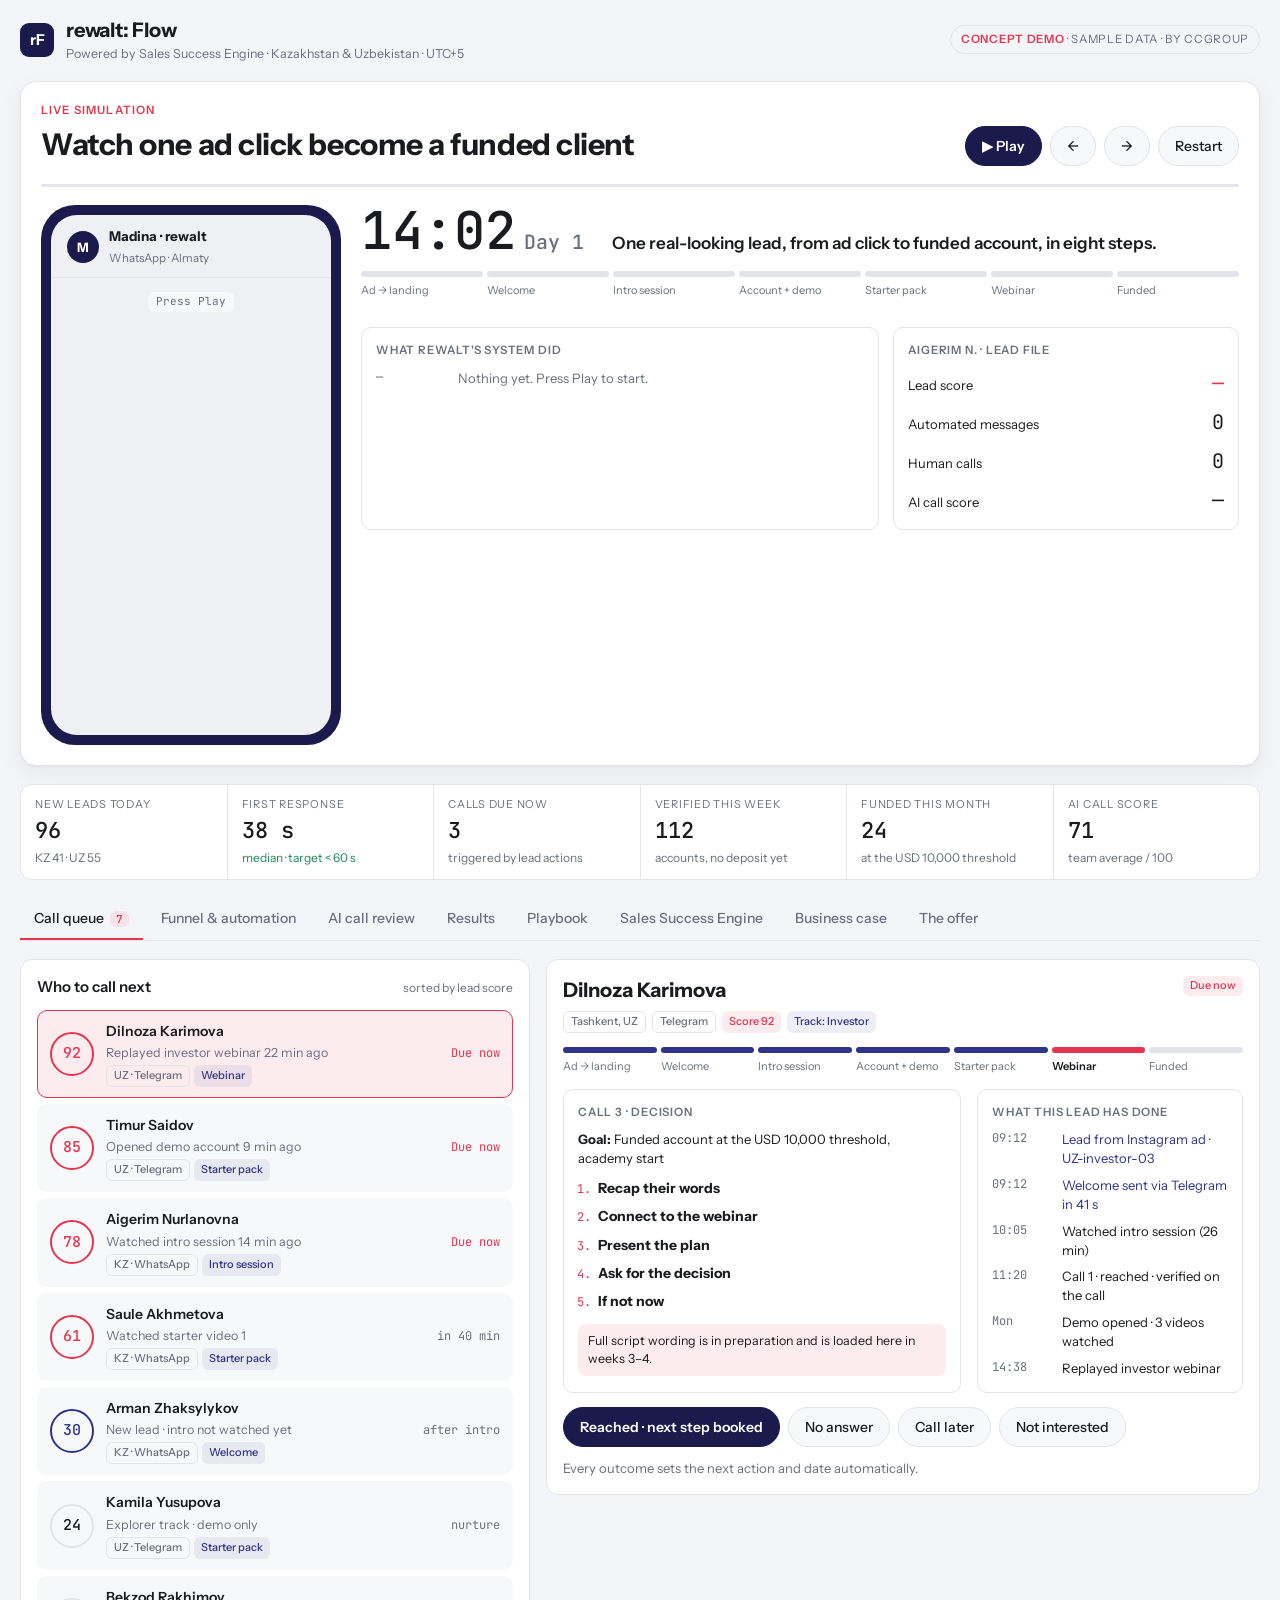
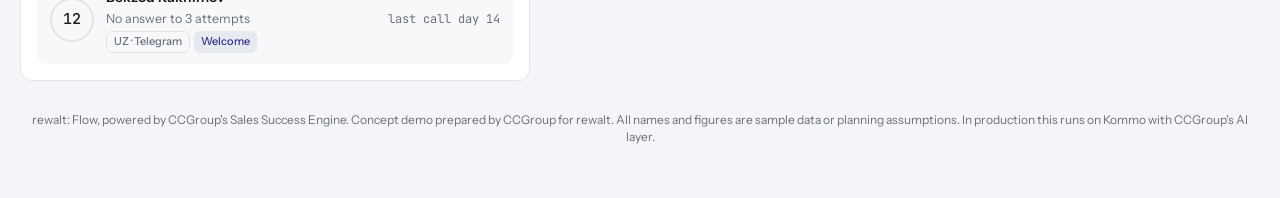
==== index.html @ 56afaeca "rewalt: Flow concept demo (noindex) Co-Authored-By: Claude Opus 5.5 <noreply@anthropic.com> Claude-S" ====
<!doctype html>
<html lang="en">
<head>
<meta charset="utf-8">
<meta name="viewport" content="width=device-width, initial-scale=1, viewport-fit=cover">
<meta name="robots" content="noindex, nofollow">
<style>html,body{margin:0}[hidden]{display:none!important}img{max-width:100%}</style>
<title>rewalt: Flow</title>
<meta name="claude:viewport-fit-sides" content="cover">
<link rel="preconnect" href="https://fonts.googleapis.com">
<link rel="stylesheet" href="https://fonts.googleapis.com/css2?family=Instrument+Sans:wght@400;500;600;700&family=JetBrains+Mono:wght@400;500&display=swap">
<style>
/* Layout: operator console in a light version of rewalt's palette (navy, coral, graphite on off-white). Hero = live simulation; tabs below. Single light theme so it looks the same on every presenting screen. */
:root {
  --bg: #F4F5F8; --panel: #FFFFFF; --panel-2: #F7F8FA; --line: #E2E4EA;
  --fg: #191B1F; --muted: #6A6F7E; --gold: #E5354E; --gold-ink: #FFFFFF;
  --blue: #2F3488; --good: #1E8A5A; --warn: #B7770B; --bad: #D23A4F;
  --gold-soft: rgba(229,53,78,.09); --blue-soft: rgba(47,52,136,.08);
  --navy: #1A1B4C;
  --phone: #EEF0F4; --bubble: #FFFFFF; --bubble-me: #E8E9F6;
  --f-ui: "Instrument Sans", "Inter", Arial, Helvetica, sans-serif;
  --f-num: "JetBrains Mono", ui-monospace, Menlo, monospace;
  color-scheme: light;
}

* { box-sizing: border-box }
body { background: var(--bg); color: var(--fg); font-family: var(--f-ui); font-size: 14px; line-height: 1.45;
  padding-left: max(16px, env(safe-area-inset-left, 0px)); padding-right: max(16px, env(safe-area-inset-right, 0px)); padding-block: 16px 40px }
.wrap { max-width: 1240px; margin: 0 auto; display: grid; gap: 18px }
.num { font-family: var(--f-num); font-variant-numeric: tabular-nums }
.muted { color: var(--muted) }
h1, h2, h3 { margin: 0; text-wrap: balance }
button, input { font: inherit; color: inherit }
button { cursor: pointer }
button:focus-visible, input:focus-visible, [tabindex]:focus-visible { outline: 2px solid var(--gold); outline-offset: 2px }

.top { display: flex; flex-wrap: wrap; gap: 12px 24px; align-items: center; justify-content: space-between }
.brand { display: flex; align-items: center; gap: 12px }
.mark { width: 34px; height: 34px; border-radius: 9px; background: var(--navy); color: #FFFFFF; display: grid; place-items: center; font-weight: 700; font-size: 15px }
.brand h1 { font-size: 20px; font-weight: 700; letter-spacing: -.01em }
.brand p { margin: 0; font-size: 12.5px; color: var(--muted) }
.demo-tag { font-size: 11.5px; letter-spacing: .06em; text-transform: uppercase; border: 1px solid var(--line); padding: 5px 10px; border-radius: 999px; color: var(--muted) }
.demo-tag b { color: var(--gold); font-weight: 600 }

/* ---------- SIMULATION ---------- */
.sim { background: var(--panel); border: 1px solid var(--line); box-shadow: 0 1px 2px rgba(25,27,31,.04), 0 8px 24px rgba(26,27,76,.06); border-radius: 16px; padding: 20px; display: grid; gap: 18px }
.sim-head { display: flex; flex-wrap: wrap; gap: 12px 20px; justify-content: space-between; align-items: flex-end }
.sim-head .eyebrow { font-size: 11.5px; letter-spacing: .1em; text-transform: uppercase; color: var(--gold); font-weight: 600 }
.sim-head h2 { font-size: clamp(22px, 3vw, 30px); font-weight: 700; letter-spacing: -.015em; margin-top: 4px }
.controls { display: flex; gap: 8px; flex-wrap: wrap }
.btn { border: 1px solid var(--line); background: var(--panel-2); border-radius: 999px; padding: 9px 16px; font-weight: 500 }
.btn:hover { border-color: var(--muted) }
.btn.primary { background: var(--navy); border-color: var(--navy); color: #FFFFFF; font-weight: 600 }
.btn[disabled] { opacity: .4; cursor: default }
.sim-body { display: grid; grid-template-columns: 300px minmax(0,1fr); gap: 20px; align-items: start }
@media (max-width: 860px) { .sim-body { grid-template-columns: 1fr } .phone { margin: 0 auto } }

.phone { width: 100%; max-width: 300px; border-radius: 34px; padding: 10px; background: var(--navy); }
.screen { background: var(--phone); border-radius: 26px; height: 520px; display: grid; grid-template-rows: auto 1fr; overflow: hidden }
.ph-bar { padding: 12px 16px 10px; display: flex; align-items: center; gap: 10px; border-bottom: 1px solid var(--line) }
.ph-av { width: 32px; height: 32px; border-radius: 50%; background: var(--navy); color: #FFFFFF; display: grid; place-items: center; font-weight: 700; font-size: 13px }
.ph-bar b { display: block; font-size: 13.5px }
.ph-bar small { color: var(--muted); font-size: 11.5px }
.ph-feed { overflow-y: auto; padding: 14px 12px; display: flex; flex-direction: column; gap: 10px; scroll-behavior: smooth }
.ph-day { align-self: center; font-size: 11px; color: var(--muted); font-family: var(--f-num); padding: 2px 8px; border-radius: 6px; background: var(--panel-2) }
.bub { max-width: 88%; background: var(--bubble); border-radius: 14px 14px 14px 4px; padding: 9px 11px; font-size: 13px; line-height: 1.4; animation: pop .35s ease-out both }
.bub.me { align-self: flex-end; background: var(--bubble-me); border-radius: 14px 14px 4px 14px }
.bub .meta { display: flex; justify-content: space-between; gap: 8px; font-size: 10.5px; color: var(--muted); margin-top: 4px; font-family: var(--f-num) }
.bub .src { font-size: 10.5px; text-transform: uppercase; letter-spacing: .08em; color: var(--blue); font-weight: 600; margin-bottom: 3px }
.bub.card { border: 1px solid var(--line) }
.bub.call { align-self: center; text-align: center; background: var(--gold-soft); border-radius: 12px; max-width: 100% }
.bub .vid { height: 64px; border-radius: 8px; margin: 4px 0 6px; background: linear-gradient(135deg, var(--blue-soft), var(--gold-soft)); display: grid; place-items: center; font-size: 20px; color: var(--fg) }
.field { display: flex; justify-content: space-between; border-bottom: 1px solid var(--line); padding: 4px 0; font-size: 12px }
@keyframes pop { from { opacity: 0; transform: translateY(8px) scale(.98) } to { opacity: 1; transform: none } }

.con { display: grid; gap: 14px; min-width: 0 }
.clockrow { display: flex; flex-wrap: wrap; gap: 14px 28px; align-items: baseline }
.clock { font-family: var(--f-num); font-size: clamp(34px, 5vw, 52px); line-height: 1; font-weight: 500 }
.clock small { font-size: .38em; color: var(--muted); margin-left: 8px }
.caption { font-size: 17px; font-weight: 600; max-width: 52ch }
.journey { display: grid; grid-template-columns: repeat(7, minmax(0,1fr)); gap: 4px }
.step { display: grid; gap: 6px; font-size: 11px; color: var(--muted); min-width: 0 }
.step .bar { height: 6px; border-radius: 3px; background: var(--line); transition: background .4s }
.step.done .bar { background: var(--blue) }
.step.now .bar { background: var(--gold) }
.step.now { color: var(--fg); font-weight: 600 }
.step span { overflow: hidden; text-overflow: ellipsis; white-space: nowrap }
@media (max-width: 560px) { .step span { display: none } .step.now span { display: block; white-space: normal } }
.alert { display: flex; gap: 12px; align-items: center; border: 1px solid var(--gold); background: var(--gold-soft); border-radius: 10px; padding: 10px 14px; font-weight: 600; animation: pulse 1.6s ease-in-out 2 }
.alert .dot { width: 10px; height: 10px; border-radius: 50%; background: var(--gold); flex: none }
.alert small { display: block; font-weight: 400; color: var(--muted); font-size: 12.5px }
@keyframes pulse { 50% { box-shadow: 0 0 0 6px var(--gold-soft) } }
.con-grid { display: grid; grid-template-columns: minmax(0, 3fr) minmax(0, 2fr); gap: 14px }
@media (max-width: 640px) { .con-grid { grid-template-columns: 1fr } }
.box { border: 1px solid var(--line); border-radius: 10px; padding: 14px; min-width: 0 }
.box h4 { margin: 0 0 10px; font-size: 11.5px; letter-spacing: .07em; text-transform: uppercase; color: var(--muted); font-weight: 600 }
.log { list-style: none; margin: 0; padding: 0; display: grid; gap: 8px; font-size: 13px; max-height: 210px; overflow-y: auto }
.log li { display: grid; grid-template-columns: 74px minmax(0,1fr); gap: 8px; animation: pop .35s ease-out both }
.log time { font-family: var(--f-num); font-size: 12px; color: var(--muted) }
.log .sys { color: var(--blue) }
.log .hum { color: var(--gold) }
.stat { display: grid; gap: 10px }
.stat div { display: flex; justify-content: space-between; align-items: baseline; gap: 8px; font-size: 13px }
.stat .v { font-family: var(--f-num); font-size: 20px }
.stat .v.gold { color: var(--gold) }
.summary { border-radius: 12px; padding: 18px; background: var(--gold-soft); border: 1px solid var(--gold); display: grid; gap: 10px }
.summary h3 { font-size: 22px }
.summary .facts { display: flex; flex-wrap: wrap; gap: 8px 24px }
.summary .facts b { font-family: var(--f-num); font-size: 26px; display: block; color: var(--gold); font-weight: 500 }
.progress { height: 3px; background: var(--line); border-radius: 2px; overflow: hidden }
.progress i { display: block; height: 100%; width: 0; background: var(--gold); transition: width .4s }

/* ---------- KPIs + tabs ---------- */
.kpis { display: grid; grid-template-columns: repeat(6, minmax(0,1fr)); gap: 1px; background: var(--line); border: 1px solid var(--line); border-radius: 12px; overflow: hidden }
.kpi { background: var(--panel); padding: 12px 14px; display: grid; gap: 2px; min-width: 0 }
.kpi .lbl { font-size: 11px; text-transform: uppercase; letter-spacing: .07em; color: var(--muted) }
.kpi .val { font-family: var(--f-num); font-size: 22px; font-weight: 500 }
.kpi .sub { font-size: 12px; color: var(--muted) }
.kpi .sub.good { color: var(--good) }
@media (max-width: 900px) { .kpis { grid-template-columns: repeat(3, minmax(0,1fr)) } }
@media (max-width: 480px) { .kpis { grid-template-columns: repeat(2, minmax(0,1fr)) } }
.tabs { display: flex; gap: 4px; border-bottom: 1px solid var(--line); overflow-x: auto }
.tab { background: none; border: 0; padding: 10px 14px; color: var(--muted); border-bottom: 2px solid transparent; white-space: nowrap; font-weight: 500 }
.tab[aria-selected="true"] { color: var(--fg); border-bottom-color: var(--gold) }
.tab .count { font-family: var(--f-num); font-size: 11px; background: var(--gold-soft); color: var(--gold); padding: 1px 6px; border-radius: 6px; margin-left: 6px }
.panel { background: var(--panel); border: 1px solid var(--line); border-radius: 12px; padding: 16px; min-width: 0 }
.panel h2 { font-size: 15px; font-weight: 600; margin-bottom: 12px; display: flex; justify-content: space-between; gap: 8px; align-items: baseline; flex-wrap: wrap }
.panel h2 small { font-weight: 400; font-size: 12px; color: var(--muted) }

.split { display: grid; grid-template-columns: minmax(0, 5fr) minmax(0, 7fr); gap: 16px; align-items: start }
@media (max-width: 960px) { .split { grid-template-columns: 1fr } }
.queue { display: grid; gap: 6px }
.lead { display: grid; grid-template-columns: 44px minmax(0,1fr) auto; gap: 12px; align-items: center; padding: 10px 12px; border-radius: 10px; border: 1px solid transparent; background: var(--panel-2); text-align: left; width: 100% }
.lead:hover { border-color: var(--line) }
.lead[aria-current="true"] { border-color: var(--gold); background: var(--gold-soft) }
.score { font-family: var(--f-num); font-size: 15px; font-weight: 500; width: 44px; height: 44px; border-radius: 50%; display: grid; place-items: center; border: 2px solid var(--line) }
.score.hot { border-color: var(--gold); color: var(--gold) }
.score.warm { border-color: var(--blue); color: var(--blue) }
.lead .name { font-weight: 600; white-space: nowrap; overflow: hidden; text-overflow: ellipsis }
.lead .why { font-size: 12.5px; color: var(--muted); white-space: nowrap; overflow: hidden; text-overflow: ellipsis }
.due { font-family: var(--f-num); font-size: 12px; text-align: right; white-space: nowrap }
.due.now { color: var(--gold) }
.chip { display: inline-flex; align-items: center; gap: 4px; font-size: 11px; padding: 2px 7px; border-radius: 6px; background: var(--blue-soft); color: var(--blue); font-weight: 500; white-space: nowrap }
.chip.gold { background: var(--gold-soft); color: var(--gold) }
.chip.plain { background: transparent; border: 1px solid var(--line); color: var(--muted) }
.ws-head { display: flex; flex-wrap: wrap; gap: 8px 16px; justify-content: space-between; align-items: flex-start; margin-bottom: 14px }
.ws-head h3 { font-size: 20px; font-weight: 700 }
.ws-head .meta { display: flex; flex-wrap: wrap; gap: 6px; margin-top: 6px }
.ws-grid { display: grid; grid-template-columns: minmax(0, 3fr) minmax(0, 2fr); gap: 16px; margin-top: 14px }
@media (max-width: 640px) { .ws-grid { grid-template-columns: 1fr } }
.script ol { margin: 0; padding-left: 20px; display: grid; gap: 8px }
.script li::marker { color: var(--gold); font-family: var(--f-num); font-size: 12px }
.script .say { display: block; color: var(--muted); font-size: 13px }
.rule { margin-top: 12px; padding: 8px 10px; border-radius: 8px; background: var(--gold-soft); font-size: 12.5px }
.feed { list-style: none; margin: 0; padding: 0; display: grid; gap: 8px; font-size: 13px }
.feed li { display: grid; grid-template-columns: 62px minmax(0,1fr); gap: 8px }
.feed time { font-family: var(--f-num); font-size: 12px; color: var(--muted) }
.feed .sys { color: var(--blue) }
.actions { display: flex; flex-wrap: wrap; gap: 8px; margin-top: 14px }
.next { margin-top: 12px; font-size: 13px }

.ov { display: grid; grid-template-columns: minmax(0, 3fr) minmax(0, 2fr); gap: 16px }
@media (max-width: 900px) { .ov { grid-template-columns: 1fr } }
.funnel { display: grid; gap: 10px }
.frow { display: grid; grid-template-columns: minmax(120px, 210px) minmax(0,1fr) 64px; gap: 12px; align-items: center; font-size: 13px }
.ftrack { height: 22px; background: var(--panel-2); border-radius: 5px; overflow: hidden }
.ffill { display: block; height: 100%; background: var(--blue); opacity: .85; border-radius: 5px }
.frow:last-child .ffill { background: var(--gold); opacity: 1 }
.frow .n { text-align: right }
.frow .drop { grid-column: 2 / 4; font-size: 11.5px; color: var(--muted); margin-top: -6px }
@media (max-width: 520px) { .frow { grid-template-columns: 1fr 56px } .ftrack { grid-column: 1 / 3; grid-row: 2 } .frow .drop { grid-column: 1 / 3 } }
.rules { list-style: none; margin: 0; padding: 0; display: grid; gap: 1px; background: var(--line); border-radius: 10px; overflow: hidden }
.rules li { background: var(--panel); padding: 10px 12px; display: grid; grid-template-columns: minmax(0,1fr) auto; gap: 4px 12px; font-size: 13px }
.rules .then { color: var(--muted); font-size: 12.5px; grid-column: 1 }
.rules .fired { font-family: var(--f-num); font-size: 12px; color: var(--good); grid-row: 1 / 3; grid-column: 2; align-self: center; text-align: right }

.review { display: grid; grid-template-columns: minmax(0, 2fr) minmax(0, 3fr); gap: 16px }
@media (max-width: 860px) { .review { grid-template-columns: 1fr } }
.big { font-family: var(--f-num); font-size: 56px; line-height: 1; color: var(--gold) }
.big small { font-size: 18px; color: var(--muted) }
.crit { display: grid; gap: 10px; margin-top: 4px }
.crit .row { display: grid; grid-template-columns: minmax(0,1fr) 46px; gap: 4px 10px; font-size: 13px }
.crit .mtr { grid-column: 1 / 3; height: 6px; background: var(--panel-2); border-radius: 3px; overflow: hidden }
.crit .mtr i { display: block; height: 100%; background: var(--blue) }
.crit .row.low .mtr i { background: var(--warn) }
.checks { list-style: none; margin: 0; padding: 0; display: grid; gap: 8px; font-size: 13px }
.checks li { display: flex; gap: 8px }
.ok { color: var(--good); font-weight: 700 } .no { color: var(--bad); font-weight: 700 }
.fixes { margin: 0; padding-left: 20px; display: grid; gap: 10px; font-size: 13.5px }
.fixes q { color: var(--muted); display: block; font-size: 13px; margin-top: 2px }
.transcript { font-size: 13px; display: grid; gap: 8px; max-height: 260px; overflow-y: auto; padding-right: 4px }
.transcript p { margin: 0 }
.transcript .who { font-family: var(--f-num); font-size: 11px; color: var(--muted); margin-right: 6px }
.transcript mark { background: var(--gold-soft); color: inherit; border-radius: 3px; padding: 0 2px }

/* business case */
.bc { display: grid; grid-template-columns: minmax(0, 1fr) minmax(0, 1fr); gap: 16px }
@media (max-width: 860px) { .bc { grid-template-columns: 1fr } }
.in { display: grid; gap: 18px }
.in label { display: grid; gap: 6px; font-size: 13px }
.in .lr { display: flex; justify-content: space-between; gap: 8px }
.in output { font-family: var(--f-num); color: var(--gold) }
input[type=range] { width: 100%; accent-color: var(--gold) }
.out { display: grid; gap: 14px; align-content: start }
.out .hero-n { font-family: var(--f-num); font-size: clamp(40px, 6vw, 64px); line-height: 1; color: var(--gold) }
.out .row2 { display: grid; grid-template-columns: repeat(2, minmax(0,1fr)); gap: 12px }
.out .cell { border: 1px solid var(--line); border-radius: 10px; padding: 12px }
.out .cell b { display: block; font-family: var(--f-num); font-size: 22px; font-weight: 500 }
.out .cell span { font-size: 12px; color: var(--muted) }
.fine { font-size: 12px; color: var(--muted) }

/* offer */
.offer { display: grid; grid-template-columns: minmax(0, 3fr) minmax(0, 2fr); gap: 16px }
@media (max-width: 900px) { .offer { grid-template-columns: 1fr } }
.weeks { display: grid; grid-template-columns: repeat(8, minmax(0,1fr)); gap: 6px }
@media (max-width: 640px) { .weeks { grid-template-columns: repeat(4, minmax(0,1fr)) } }
.wk { border: 1px solid var(--line); border-radius: 8px; padding: 10px 8px; display: grid; gap: 4px; min-width: 0 }
.wk b { font-family: var(--f-num); font-size: 11px; color: var(--muted); font-weight: 400 }
.wk span { font-size: 12.5px; font-weight: 600; line-height: 1.25 }
.wk.live { border-color: var(--gold); background: var(--gold-soft) }
.price { font-family: var(--f-num); font-size: 44px; line-height: 1 }
.price small { font-size: 15px; color: var(--muted) }
.bon { list-style: none; margin: 0; padding: 0; display: grid; gap: 8px; font-size: 13px }
.bon li { display: flex; justify-content: space-between; gap: 12px; border-bottom: 1px solid var(--line); padding-bottom: 8px }
.bon .num { color: var(--gold); white-space: nowrap }
.gets { margin: 0; padding-left: 18px; display: grid; gap: 6px; font-size: 13.5px }

/* results */
.res { display: grid; grid-template-columns: minmax(0, 1fr) minmax(0, 1fr); gap: 16px }
@media (max-width: 900px) { .res { grid-template-columns: 1fr } }
.res .wide { grid-column: 1 / -1 }
.tbl-wrap { overflow-x: auto }
.tbl { width: 100%; border-collapse: collapse; font-size: 13px }
.tbl th { text-align: left; font-weight: 500; font-size: 11.5px; letter-spacing: .05em; text-transform: uppercase; color: var(--muted); padding: 0 10px 8px 0; border-bottom: 1px solid var(--line); white-space: nowrap }
.tbl td { padding: 9px 10px 9px 0; border-bottom: 1px solid var(--line); vertical-align: middle }
.tbl tr:last-child td { border-bottom: 0 }
.tbl .r { text-align: right; font-family: var(--f-num); font-variant-numeric: tabular-nums; white-space: nowrap }
.tbl th.r { font-family: var(--f-ui) }
.pill { display: inline-block; font-size: 11px; font-weight: 600; padding: 2px 8px; border-radius: 999px; white-space: nowrap }
.pill.on { color: var(--good); background: color-mix(in srgb, var(--good) 14%, transparent) }
.pill.watch { color: var(--warn); background: color-mix(in srgb, var(--warn) 16%, transparent) }
.pill.off { color: var(--bad); background: color-mix(in srgb, var(--bad) 14%, transparent) }
.chart svg { width: 100%; height: auto; display: block }
.chart text { font-family: var(--f-num); font-size: 11px; fill: var(--muted) }
.chart .lab { fill: var(--fg); font-size: 12px }
.gates { display: grid; grid-template-columns: repeat(8, minmax(0,1fr)); gap: 6px }
@media (max-width: 640px) { .gates { grid-template-columns: repeat(2, minmax(0,1fr)) } }
.gate { border: 1px solid var(--line); border-radius: 8px; padding: 10px 8px; display: grid; gap: 4px; font-size: 12px; min-width: 0 }
.gate b { font-family: var(--f-num); font-size: 11px; font-weight: 400; color: var(--muted); display: flex; justify-content: space-between }
.gate.done { border-color: color-mix(in srgb, var(--good) 50%, var(--line)) }
.gate.done b i { color: var(--good); font-style: normal }
.gate.now { border-color: var(--gold); background: var(--gold-soft) }

/* engine */
.eng-hero { display: grid; grid-template-columns: minmax(0, 3fr) minmax(0, 2fr); gap: 20px; align-items: center }
@media (max-width: 860px) { .eng-hero { grid-template-columns: 1fr } }
.eng-hero h3 { font-size: clamp(20px, 2.6vw, 26px); letter-spacing: -.01em }
.eng-line { display: grid; gap: 6px; font-size: 14px }
.eng-line div { display: grid; grid-template-columns: 110px minmax(0,1fr); gap: 10px; padding: 8px 0; border-bottom: 1px solid var(--line) }
.eng-line div:last-child { border-bottom: 0; color: var(--fg); font-weight: 600 }
.eng-line b { font-weight: 500; color: var(--muted) }
.eng-line div:last-child b { color: var(--gold) }
.brains { display: grid; grid-template-columns: repeat(2, minmax(0,1fr)); gap: 16px }
@media (max-width: 700px) { .brains { grid-template-columns: 1fr } }
.brain h4 { margin: 0 0 4px; font-size: 16px; text-transform: none; letter-spacing: 0; color: var(--fg) }
.brain p { margin: 0 0 10px; font-size: 13px; color: var(--muted) }
.brain ul { margin: 0; padding-left: 18px; display: grid; gap: 5px; font-size: 13.5px }
.eng-three { display: grid; grid-template-columns: repeat(3, minmax(0,1fr)); gap: 16px }
@media (max-width: 900px) { .eng-three { grid-template-columns: 1fr } }
.chatq { align-self: flex-end; max-width: 92%; background: var(--bubble-me); border-radius: 12px 12px 4px 12px; padding: 9px 11px; font-size: 13px }
.chata { max-width: 96%; background: var(--panel-2); border: 1px solid var(--line); border-radius: 12px 12px 12px 4px; padding: 9px 11px; font-size: 13px; display: grid; gap: 6px }
.chata .srcs { display: flex; gap: 6px; flex-wrap: wrap }
.chatbox { display: flex; flex-direction: column; gap: 8px }
.rp { display: grid; gap: 8px; font-size: 13px }
.rp .who { display: flex; gap: 10px; align-items: center }
.rp .who .ph-av { width: 36px; height: 36px }
.mgr { list-style: none; margin: 0; padding: 0; display: grid; gap: 8px; font-size: 13px }
.mgr li { display: grid; grid-template-columns: minmax(0,1fr) auto; gap: 8px; align-items: center }
.bonus-strip { display: flex; flex-wrap: wrap; gap: 10px 20px; align-items: center; justify-content: space-between; border: 1px solid var(--gold); background: var(--gold-soft); border-radius: 12px; padding: 14px 16px }

/* playbook */
.pb { display: grid; grid-template-columns: minmax(0, 2fr) minmax(0, 3fr); gap: 16px; align-items: start }
@media (max-width: 900px) { .pb { grid-template-columns: 1fr } }
.pb-list { display: grid; gap: 16px }
.pb-group h4 { margin: 0 0 8px; font-size: 11.5px; letter-spacing: .07em; text-transform: uppercase; color: var(--muted); font-weight: 600; display: flex; justify-content: space-between }
.pb-items { display: grid; gap: 4px }
.pb-item { display: grid; grid-template-columns: 26px minmax(0,1fr) auto; gap: 8px; align-items: center; text-align: left; width: 100%; padding: 8px 10px; border-radius: 8px; border: 1px solid transparent; background: var(--panel-2); font-size: 13px }
.pb-item .n { font-family: var(--f-num); font-size: 11.5px; color: var(--muted) }
.pb-item .t { white-space: nowrap; overflow: hidden; text-overflow: ellipsis }
.pb-item .tag { font-size: 11px; color: var(--muted); white-space: nowrap }
.pb-item.open .tag { color: var(--gold) }
.pb-item.locked { opacity: .62; cursor: default; background: transparent; border-color: var(--line) }
.pb-item[aria-current="true"] { border-color: var(--gold); background: var(--gold-soft) }
.pb-doc { display: grid; gap: 12px; font-size: 14px }
.pb-doc .kind { font-size: 11.5px; letter-spacing: .08em; text-transform: uppercase; color: var(--gold); font-weight: 600 }
.pb-doc h3 { font-size: 20px }
.pb-doc .when { font-size: 12.5px; color: var(--muted) }
.pb-doc ol { margin: 0; padding-left: 22px; display: grid; gap: 10px }
.pb-doc ol li::marker { color: var(--gold); font-family: var(--f-num); font-size: 12px }
.pb-doc .say { display: block; color: var(--muted); margin-top: 2px }
.mail { border: 1px solid var(--line); border-radius: 10px; overflow: hidden }
.mail .hd { padding: 10px 14px; border-bottom: 1px solid var(--line); background: var(--panel-2); font-size: 13px; display: grid; gap: 2px }
.mail .bd { padding: 14px; display: grid; gap: 10px; font-size: 14px; line-height: 1.55 }
.mail .bd p { margin: 0 }
.mail .ft { padding: 10px 14px; border-top: 1px solid var(--line); font-size: 11px; color: var(--muted) }
.var { font-family: var(--f-num); font-size: .86em; color: var(--blue) }
.lockbox { border: 1px dashed var(--line); border-radius: 10px; padding: 14px; font-size: 13px; color: var(--muted) }
.lockbox b { color: var(--fg) }

.toast { position: fixed; left: 50%; bottom: calc(20px + env(safe-area-inset-bottom, 0px)); transform: translateX(-50%); background: var(--fg); color: var(--bg); padding: 10px 16px; border-radius: 10px; font-size: 13px; font-weight: 500; opacity: 0; transition: opacity .2s; pointer-events: none }
.toast.on { opacity: 1 }
.foot { font-size: 12px; color: var(--muted); text-align: center }
@media (prefers-reduced-motion: reduce) { *, *::before, *::after { animation: none !important; transition: none !important } .ph-feed { scroll-behavior: auto } }
</style>
</head>
<body>


<div class="wrap">
  <header class="top">
    <div class="brand">
      <div class="mark" aria-hidden="true">rF</div>
      <div>
        <h1>rewalt: Flow</h1>
        <p>Powered by Sales Success Engine · Kazakhstan &amp; Uzbekistan · UTC+5</p>
      </div>
    </div>
    <span class="demo-tag"><b>Concept demo</b> · sample data · by CCGroup</span>
  </header>

  <!-- ===== SIMULATION ===== -->
  <section class="sim" aria-labelledby="sim-title">
    <div class="sim-head">
      <div>
        <div class="eyebrow">Live simulation</div>
        <h2 id="sim-title">Watch one ad click become a funded client</h2>
      </div>
      <div class="controls">
        <button class="btn primary" id="play">▶ Play</button>
        <button class="btn" id="back" aria-label="Previous step">←</button>
        <button class="btn" id="fwd" aria-label="Next step">→</button>
        <button class="btn" id="restart">Restart</button>
      </div>
    </div>
    <div class="progress" aria-hidden="true"><i id="prog"></i></div>
    <div class="sim-body">
      <div class="phone" aria-label="The lead's phone">
        <div class="screen">
          <div class="ph-bar"><div class="ph-av">M</div><div><b>Madina · rewalt</b><small>WhatsApp · Almaty</small></div></div>
          <div class="ph-feed" id="phfeed" aria-live="polite"></div>
        </div>
      </div>
      <div class="con">
        <div class="clockrow">
          <div class="clock" id="clock">14:02<small id="day">Day 1</small></div>
          <div class="caption" id="caption"></div>
        </div>
        <div class="journey" id="sjourney"></div>
        <div id="salert"></div>
        <div class="con-grid">
          <div class="box"><h4>What rewalt's system did</h4><ul class="log" id="slog"></ul></div>
          <div class="box"><h4>Aigerim N. · lead file</h4>
            <div class="stat">
              <div><span>Lead score</span><span class="v gold" id="s-score">10</span></div>
              <div><span>Automated messages</span><span class="v" id="s-msgs">0</span></div>
              <div><span>Human calls</span><span class="v" id="s-calls">0</span></div>
              <div><span>AI call score</span><span class="v" id="s-ai">—</span></div>
            </div>
          </div>
        </div>
        <div id="ssummary"></div>
      </div>
    </div>
  </section>

  <section class="kpis" aria-label="Today at a glance">
    <div class="kpi"><span class="lbl">New leads today</span><span class="val">96</span><span class="sub">KZ 41 · UZ 55</span></div>
    <div class="kpi"><span class="lbl">First response</span><span class="val">38 s</span><span class="sub good">median · target &lt; 60 s</span></div>
    <div class="kpi"><span class="lbl">Calls due now</span><span class="val" id="k-due">4</span><span class="sub">triggered by lead actions</span></div>
    <div class="kpi"><span class="lbl">Verified this week</span><span class="val">112</span><span class="sub">accounts, no deposit yet</span></div>
    <div class="kpi"><span class="lbl">Funded this month</span><span class="val" id="k-funded">24</span><span class="sub">at the USD 10,000 threshold</span></div>
    <div class="kpi"><span class="lbl">AI call score</span><span class="val">71</span><span class="sub">team average / 100</span></div>
  </section>

  <nav class="tabs" role="tablist" aria-label="Views">
    <button class="tab" role="tab" id="t-queue" aria-selected="true" aria-controls="v-queue">Call queue<span class="count">7</span></button>
    <button class="tab" role="tab" id="t-funnel" aria-selected="false" aria-controls="v-funnel">Funnel &amp; automation</button>
    <button class="tab" role="tab" id="t-ai" aria-selected="false" aria-controls="v-ai">AI call review</button>
    <button class="tab" role="tab" id="t-res" aria-selected="false" aria-controls="v-res">Results</button>
    <button class="tab" role="tab" id="t-play" aria-selected="false" aria-controls="v-play">Playbook</button>
    <button class="tab" role="tab" id="t-eng" aria-selected="false" aria-controls="v-eng">Sales Success Engine</button>
    <button class="tab" role="tab" id="t-case" aria-selected="false" aria-controls="v-case">Business case</button>
    <button class="tab" role="tab" id="t-offer" aria-selected="false" aria-controls="v-offer">The offer</button>
  </nav>

  <section id="v-queue" role="tabpanel" aria-labelledby="t-queue">
    <div class="split">
      <div class="panel"><h2>Who to call next <small>sorted by lead score</small></h2><div class="queue" id="queue"></div></div>
      <div class="panel" id="ws" aria-live="polite"></div>
    </div>
  </section>

  <section id="v-funnel" role="tabpanel" aria-labelledby="t-funnel" hidden>
    <div class="ov">
      <div class="panel">
        <h2>Lead to funded account <small>planning model · per 2,000 leads a month</small></h2>
        <div class="funnel" id="funnel"></div>
        <p class="fine" style="margin:14px 0 0">Replaced with live data from week 5. Each bar is the share of all leads that reach the stage.</p>
      </div>
      <div class="panel">
        <h2>Automation rules <small>fired today</small></h2>
        <ul class="rules">
          <li><span>Lead submits the landing form</span><span class="then">Welcome via SMS + WhatsApp (KZ) / Telegram (UZ) + email</span><span class="fired">96</span></li>
          <li><span>Intro session watched</span><span class="then">Call 1 alert to the assigned caller</span><span class="fired">38</span></li>
          <li><span>Account verified</span><span class="then">Starter pack: 7 videos + profile form</span><span class="fired">21</span></li>
          <li><span>First video or demo opened</span><span class="then">Call 2 alert</span><span class="fired">17</span></li>
          <li><span>Webinar attended or replayed</span><span class="then">Call 3 task within 24 h</span><span class="fired">6</span></li>
          <li><span>No progress for 7 days</span><span class="then">Follow-up email; last-chance call at day 14</span><span class="fired">29</span></li>
          <li><span>Lead untouched for 15 min</span><span class="then">Alert to team lead</span><span class="fired">0</span></li>
        </ul>
      </div>
    </div>
  </section>

  <section id="v-ai" role="tabpanel" aria-labelledby="t-ai" hidden>
    <div class="review">
      <div class="panel">
        <h2>Call 1 · Welcome <small>Caller: Madina · 9 min 42 s</small></h2>
        <div class="big num">74<small> / 100</small></div>
        <p class="fine" style="margin:6px 0 14px">Lead: Aigerim N. · Almaty · scored automatically 3 minutes after the call ended</p>
        <div class="crit">
          <div class="row"><span>Permission opening</span><span class="num">9/10</span><span class="mtr"><i style="width:90%"></i></span></div>
          <div class="row low"><span>Discovery: real motive found</span><span class="num">5/10</span><span class="mtr"><i style="width:50%"></i></span></div>
          <div class="row"><span>Trust answer with facts</span><span class="num">8/10</span><span class="mtr"><i style="width:80%"></i></span></div>
          <div class="row"><span>Guided registration on the call</span><span class="num">8/10</span><span class="mtr"><i style="width:80%"></i></span></div>
          <div class="row low"><span>Next step with day and time</span><span class="num">6/10</span><span class="mtr"><i style="width:60%"></i></span></div>
        </div>
      </div>
      <div class="panel" style="display:grid;gap:16px">
        <div class="box"><h4>Compliance checks</h4>
          <ul class="checks">
            <li><span class="ok">✓</span><span>Recording notice given at the start</span></li>
            <li><span class="ok">✓</span><span>Risk line said before the demo was opened</span></li>
            <li><span class="ok">✓</span><span>No promise or figure of profit</span></li>
            <li><span class="no">!</span><span>Licence number not stated when the lead asked "is this safe?"</span></li>
          </ul>
        </div>
        <div class="box"><h4>3 fixes for the next call</h4>
          <ol class="fixes">
            <li>Ask the motive question before explaining the demo.<q>"What made you click on our ad — what are you hoping this could change for you?"</q></li>
            <li>Answer "is it safe" with the licence and segregated funds, not with reassurance.<q>"We are licensed by the Seychelles FSA, licence SD044, and client money is kept separately."</q></li>
            <li>Close on a day and time, not "I'll call you later".<q>"I'll call you Thursday at 19:00 to see how the demo feels. Does that work?"</q></li>
          </ol>
        </div>
        <div class="box"><h4>Transcript excerpt <span class="muted" style="text-transform:none;letter-spacing:0;font-weight:400">· translated from Russian</span></h4>
          <div class="transcript">
            <p><span class="who">CALLER</span>Hello Aigerim, this is Madina from rewalt. You watched our introduction about an hour ago — do you have five minutes?</p>
            <p><span class="who">LEAD</span>Yes, but honestly I'm not sure. How do I know this is safe?</p>
            <p><span class="who">CALLER</span><mark>Don't worry, we're a serious company, many people trust us.</mark></p>
            <p><span class="who">LEAD</span>Okay… what do I need to do?</p>
            <p><span class="who">CALLER</span>We open your account and a demo with virtual money, no deposit. One honest thing: trading CFDs uses leverage, and you can lose money — that's why we start on the demo.</p>
            <p><span class="who">CALLER</span><mark>Great, I'll call you later then.</mark></p>
          </div>
        </div>
      </div>
    </div>
  </section>

  <section id="v-res" role="tabpanel" aria-labelledby="t-res" hidden>
    <div class="res">
      <div class="panel wide">
        <h2>Launch progress <small>weekly gates · sample at week 12 · all passed</small></h2>
        <div class="gates" id="gates"></div>
      </div>
      <div class="panel">
        <h2>Operating KPIs <small>this week vs target</small></h2>
        <div class="tbl-wrap"><table class="tbl" id="kpitbl"></table></div>
      </div>
      <div class="panel chart">
        <h2>Funded accounts per week <small>sample · target 5 a week</small></h2>
        <div id="fchart"></div>
      </div>
      <div class="panel">
        <h2>By market and campaign <small>last 4 weeks · sample</small></h2>
        <div class="tbl-wrap"><table class="tbl" id="camptbl"></table></div>
        <p class="fine" style="margin:10px 0 0">Verified and funded events go back to the ad platforms, so budget moves to the campaigns that fund, not the ones that click.</p>
      </div>
      <div class="panel">
        <h2>Callers <small>this week · sample</small></h2>
        <div class="tbl-wrap"><table class="tbl" id="calltbl"></table></div>
        <p class="fine" style="margin:10px 0 0">Below 70 on the AI score means extra role-play practice the next morning, not a warning.</p>
      </div>
    </div>
  </section>

  <section id="v-play" role="tabpanel" aria-labelledby="t-play" hidden>
    <div class="pb">
      <div class="panel">
        <h2>The playbook <small>in preparation · weeks 2–4</small></h2>
        <div class="pb-list" id="pblist"></div>
      </div>
      <div class="panel pb-doc" id="pbdoc" aria-live="polite"></div>
    </div>
  </section>

  <section id="v-eng" role="tabpanel" aria-labelledby="t-eng" hidden>
    <div style="display:grid;gap:16px">
      <div class="panel eng-hero">
        <div style="display:grid;gap:10px">
          <div class="kind" style="font-size:11.5px;letter-spacing:.08em;text-transform:uppercase;color:var(--gold);font-weight:600">CCGroup · Sales Success Engine</div>
          <h3>Everything a rewalt caller needs, in one place, built on rewalt's own products and playbook</h3>
          <p class="muted" style="margin:0;max-width:60ch">The AI layer that sits on top of Kommo. Callers use it on every call and every morning; managers use it to see who needs what, and to assign it.</p>
        </div>
        <div class="eng-line">
          <div><b>The CRM</b><span>records what happened</span></div>
          <div><b>Training</b><span>teaches what should happen</span></div>
          <div><b>The Engine</b><span>shows what should happen next</span></div>
        </div>
      </div>
      <div class="brains">
        <div class="panel brain">
          <h4>Product Brain · what rewalt sells</h4>
          <p>Loaded from rewalt's own material and approved by compliance.</p>
          <ul>
            <li>Account types, minimums and the free $10,000 demo</li>
            <li>Copy trading and its risk controls</li>
            <li>Platforms: MetaTrader 5, web portal, mobile apps</li>
            <li>Licence, client-fund protection, deposits and withdrawals</li>
            <li>Approved risk wording and the never-say list</li>
          </ul>
        </div>
        <div class="panel brain">
          <h4>Sales Brain · how rewalt sells</h4>
          <p>The journey and playbook from this project, kept up to date.</p>
          <ul>
            <li>The 7-stage journey and the 3 triggered calls</li>
            <li>12 call scripts and the objection bank</li>
            <li>The four tracks: investor, self-trader, partner, explorer</li>
            <li>Scoring rules used for every recorded call</li>
            <li>What the best callers say that the others don't</li>
          </ul>
        </div>
      </div>
      <div class="eng-three">
        <div class="panel">
          <h2>Ask anything <small>during a call</small></h2>
          <div class="chatbox">
            <div class="chatq">Lead asks how fast he can withdraw. What do I say?</div>
            <div class="chata"><span>Average withdrawal approval is about 3 minutes, with same-day withdrawals available. Then return to the next step: opening the demo.</span>
              <span class="srcs"><span class="chip">Product Brain</span><span class="chip plain">compliance-approved</span></span></div>
          </div>
          <p class="fine" style="margin:10px 0 0">Answers only from approved material. If it isn't there, it says so.</p>
        </div>
        <div class="panel">
          <h2>Practise daily <small>AI role-play</small></h2>
          <div class="rp">
            <div class="who"><div class="ph-av">R</div><div><b>Rustam, 42, Tashkent</b><br><span class="muted">Sceptic · lost money with another broker</span></div></div>
            <div class="stat">
              <div><span>Score this morning</span><span class="v gold">78</span></div>
              <div><span>Weakest skill</span><span>Trust answer</span></div>
              <div><span>Practice streak</span><span class="num">9 days</span></div>
            </div>
          </div>
          <p class="fine" style="margin:10px 0 0">Profiles in Russian, Kazakh and Uzbek. 20 minutes before the first call.</p>
        </div>
        <div class="panel">
          <h2>Manage the team <small>team lead view</small></h2>
          <ul class="mgr">
            <li><span>Jasur · role-play "Is it a scam?" ×3</span><span class="chip gold">assigned</span></li>
            <li><span>Aliya · module 6: the Decision call</span><span class="chip">in progress</span></li>
            <li><span>Madina · certified for Call 3</span><span class="chip plain">done</span></li>
            <li><span>New hire · product test</span><span class="chip">due Fri</span></li>
          </ul>
          <p class="fine" style="margin:10px 0 0">Delegate tasks, assign trainings and role-plays, track progress.</p>
        </div>
      </div>
      <div class="bonus-strip">
        <span><b>Included as a launch bonus</b> when the package is signed by 30 Oct 2026 · value €3,500 · installed on rewalt's systems</span>
        <button class="btn primary" data-go="offer">See the offer</button>
      </div>
    </div>
  </section>

  <section id="v-case" role="tabpanel" aria-labelledby="t-case" hidden>
    <div class="bc">
      <div class="panel">
        <h2>Your numbers <small>move the sliders</small></h2>
        <div class="in">
          <label for="r-leads"><span class="lr"><span>Leads per month</span><output id="o-leads"></output></span><input type="range" id="r-leads" min="500" max="10000" step="250" value="2000"></label>
          <label for="r-base"><span class="lr"><span>Lead → funded today (no system)</span><output id="o-base"></output></span><input type="range" id="r-base" min="0.1" max="2" step="0.1" value="0.5"></label>
          <label for="r-sys"><span class="lr"><span>Lead → funded with the system</span><output id="o-sys"></output></span><input type="range" id="r-sys" min="0.2" max="3" step="0.1" value="1"></label>
          <label for="r-rev"><span class="lr"><span>Net revenue per funded client</span><output id="o-rev"></output></span><input type="range" id="r-rev" min="200" max="5000" step="100" value="800"></label>
        </div>
        <p class="fine" style="margin:16px 0 0">Defaults are the planning assumptions from the proposal. rewalt's finance team should set the revenue per client.</p>
      </div>
      <div class="panel out">
        <h2>What the system adds <small>per month</small></h2>
        <div><div class="hero-n" id="c-extra"></div><div class="muted">extra funded clients every month, from the same ad budget</div></div>
        <div class="row2">
          <div class="cell"><b id="c-rev"></b><span>extra net revenue per month</span></div>
          <div class="cell"><b id="c-year"></b><span>extra net revenue in 12 months</span></div>
          <div class="cell"><b id="c-pay"></b><span>to repay the €8,000 package</span></div>
          <div class="cell"><b id="c-roi"></b><span>return on the package in year 1</span></div>
        </div>
      </div>
    </div>
  </section>

  <section id="v-offer" role="tabpanel" aria-labelledby="t-offer" hidden>
    <div class="offer">
      <div class="panel">
        <h2>rewalt: Flow, live in 8 weeks <small>2 hours per working day</small></h2>
        <div class="weeks">
          <div class="wk"><b>W1</b><span>Design and KPI map</span></div>
          <div class="wk"><b>W2</b><span>Kommo and content scripts</span></div>
          <div class="wk"><b>W3</b><span>Automation and call scripts</span></div>
          <div class="wk"><b>W4</b><span>Webinars and AI tools</span></div>
          <div class="wk live"><b>W5</b><span>Online Bootcamp, then first real leads</span></div>
          <div class="wk"><b>W6</b><span>Live-call coaching</span></div>
          <div class="wk"><b>W7</b><span>Certification and KPIs</span></div>
          <div class="wk"><b>W8</b><span>Hand-over to the team</span></div>
        </div>
        <h2 style="margin-top:20px">What rewalt gets</h2>
        <ul class="gets">
          <li>The 7-stage journey with 3 triggered calls, mapped and running</li>
          <li>Kommo set up: pipeline, call queue, WhatsApp, Telegram, SMS, recorded calls</li>
          <li>Up to 20 automated messages in Russian, Kazakh and Uzbek</li>
          <li>12 call scripts and an objection bank, approved by compliance</li>
          <li>A full-day Launch Online Bootcamp: every caller trained on the scripts before the first real call</li>
          <li>Certified callers and a team lead who can run it without us</li>
          <li>AI scoring of every call and an AI practice partner for the team</li>
        </ul>
      </div>
      <div class="panel" style="display:grid;gap:16px;align-content:start">
        <div>
          <div style="font-size:18px;font-weight:700;letter-spacing:-.01em">rewalt: Flow</div>
          <div class="fine">8-week launch package · powered by Sales Success Engine</div>
          <div class="price">€8,000<small> + VAT</small></div>
        </div>
        <div class="bonus-strip" style="display:grid;gap:4px;justify-content:stretch">
          <span style="font-size:11.5px;letter-spacing:.07em;text-transform:uppercase;color:var(--gold);font-weight:600">Included · week 5</span>
          <b style="font-size:16px">Launch Online Bootcamp with Edgars Untals</b>
          <span style="font-size:13px">One full day of live training before the first real call: every script, the objection bank and live role-play. Ends with a launch certification. No certification, no calls.</span>
          <span class="fine">Online as standard · on site in Almaty or Tashkent as an option</span>
        </div>
        <div>
          <h4 style="margin:0 0 8px;font-size:11.5px;letter-spacing:.07em;text-transform:uppercase;color:var(--muted)">All costs</h4>
          <ul class="bon">
            <li><span>Design, CEO reporting, KPI reviews · 14 h</span><span class="num" style="color:var(--fg)">€1,400</span></li>
            <li><span>Kommo set-up, automation, AI tools · 27 h</span><span class="num" style="color:var(--fg)">€2,700</span></li>
            <li><span>Call scripts and message copy · 19 h</span><span class="num" style="color:var(--fg)">€1,900</span></li>
            <li><span>Online Bootcamp, coaching, certification · 20 h</span><span class="num" style="color:var(--fg)">€2,000</span></li>
            <li style="font-weight:600"><span>rewalt: Flow · 8-week package · 80 h</span><span class="num" style="color:var(--fg)">€8,000</span></li>
          </ul>
          <ul class="bon" style="margin-top:12px">
            <li><span>Optional: Bootcamp on site, Almaty or Tashkent</span><span class="num" style="color:var(--muted)">+€1,200 + travel</span></li>
            <li><span>Optional after week 8: Core / Growth support</span><span class="num" style="color:var(--muted)">€2,000 / €4,000 a month</span></li>
            <li><span>Kommo licences, 5 users · paid by rewalt</span><span class="num" style="color:var(--muted)">≈ $175 a month</span></li>
            <li><span>Messaging, SMS, calls, AI usage · paid by rewalt</span><span class="num" style="color:var(--muted)">by volume</span></li>
          </ul>
          <p class="fine" style="margin:8px 0 0">All CCGroup prices + VAT. Kommo: Advanced plan, 6-month minimum term. Provider costs estimated in week 1.</p>
        </div>
        <div>
          <h4 style="margin:0 0 8px;font-size:11.5px;letter-spacing:.07em;text-transform:uppercase;color:var(--muted)">Launch bonuses · signed by 30 Oct 2026</h4>
          <ul class="bon">
            <li><span>Sales Success Engine for the call team</span><span class="num">€3,500</span></li>
            <li><span>AI caller hiring kit</span><span class="num">€400</span></li>
            <li><span>Month-3 support, up to 5 hours</span><span class="num">€500</span></li>
          </ul>
          <p class="fine" style="margin:10px 0 0">Total value €12,400.</p>
        </div>
        <div class="box">
          <h4>Contact</h4>
          <div style="font-size:13.5px;display:grid;gap:2px"><b>Edgars Untals · CCGroup</b><span class="muted">edgars@ccgroup.lv · +371 27722408 · www.ccgroup.lv</span></div>
        </div>
      </div>
    </div>
  </section>

  <p class="foot">rewalt: Flow, powered by CCGroup's Sales Success Engine. Concept demo prepared by CCGroup for rewalt. All names and figures are sample data or planning assumptions. In production this runs on Kommo with CCGroup's AI layer.</p>
</div>
<div class="toast" id="toast" role="status"></div>

<script>
const $ = s => document.querySelector(s);
const esc = s => String(s).replace(/[&<>"]/g, m => ({ "&":"&amp;","<":"&lt;",">":"&gt;",'"':"&quot;" })[m]);
const STAGES = ["Ad → landing", "Welcome", "Intro session", "Account + demo", "Starter pack", "Webinar", "Funded"];

/* ================= SIMULATION ================= */
const SIM = [
  { clock: "14:02", day: "Day 1", stage: 0, score: 10, caption: "Aigerim taps a Facebook ad and leaves her name and number.",
    phone: [{ t: "day", text: "Day 1 · 14:02" }, { t: "form" }],
    log: [["14:02:00", "Lead created · Facebook · KZ-safety-02 · caller Madina assigned", "sys"]] },
  { clock: "14:02:38", day: "Day 1", stage: 1, score: 15, msgs: 2, caption: "38 seconds later she has a personal welcome and the intro link.",
    phone: [{ t: "msg", src: "WhatsApp", text: "Hello Aigerim, this is Madina from rewalt. Your 25-minute introduction is here: rewalt.co/intro. I'll call after you've watched it.", time: "14:02" },
            { t: "email", subj: "Your introduction to rewalt is ready", time: "14:02" }],
    log: [["14:02:38", "Welcome sent · WhatsApp + email · 38 s", "sys"]] },
  { clock: "14:46", day: "Day 1", stage: 2, score: 40, caption: "She watches the introduction. The system tells Madina to call now.",
    phone: [{ t: "video", title: "Introduction to rewalt", note: "Watched · 24 of 25 min", time: "14:46" }],
    log: [["14:46", "Intro watched · score 15 → 40", "sys"], ["14:46", "Call 1 alert sent to Madina", "sys"]],
    alert: ["Call now · Aigerim N.", "Watched the full introduction 1 minute ago · script: Call 1 · Welcome"] },
  { clock: "14:49", day: "Day 1", stage: 3, score: 60, calls: 1, ai: 74, caption: "Madina calls. They open and verify the account together, no deposit.",
    phone: [{ t: "call", text: "Call with Madina · 9:42" }, { t: "msg", src: "WhatsApp", text: "Verified, Aigerim. Your $10,000 demo account and 7 starter videos are ready. Start with video 1 — 10 minutes.", time: "14:59" }],
    log: [["14:49", "Call 1 · recorded · account opened and verified", "hum"], ["14:59", "Starter pack sent · demo account active", "sys"], ["15:02", "AI call score 74/100 · 3 fixes sent to Madina", "sys"]],
    msgs: 1 },
  { clock: "20:15", day: "Day 2", stage: 4, score: 72, caption: "Next evening she opens video 1 and tries the demo with virtual money.",
    phone: [{ t: "day", text: "Day 2 · 20:15" }, { t: "video", title: "1 · How the platform works", note: "Watched · demo opened", time: "20:15" }],
    log: [["Day 2 20:15", "Video 1 + demo opened · score 60 → 72", "sys"], ["Day 2 20:15", "Call 2 queued for 11:00 tomorrow (after working hours)", "sys"]] },
  { clock: "11:00", day: "Day 3", stage: 5, score: 80, calls: 1, msgs: 1, caption: "Call 2: three questions place her on the Investor track. Webinar booked.",
    phone: [{ t: "day", text: "Day 3 · 11:00" }, { t: "call", text: "Call with Madina · 7:18" }, { t: "msg", src: "WhatsApp", text: "Confirmed: Copy trading session, Thursday 19:00. I'll send the link the day before.", time: "11:09" }],
    log: [["Day 3 11:00", "Call 2 · profile done · Track A · Investor", "hum"], ["Day 3 11:09", "Investor webinar booked · reminders scheduled", "sys"]] },
  { clock: "19:00", day: "Day 5", stage: 5, score: 88, msgs: 2, caption: "Reminders bring her to the live investor webinar.",
    phone: [{ t: "day", text: "Day 5" }, { t: "msg", src: "WhatsApp", text: "Starting in 1 hour: your copy trading session.", time: "18:00" }, { t: "video", title: "Live · Copy trading session", note: "Attended · 52 min", time: "19:00" }],
    log: [["Day 4 19:00", "Reminder −24 h sent", "sys"], ["Day 5 18:00", "Reminder −1 h sent", "sys"], ["Day 5 19:52", "Attended · Call 3 task for tomorrow", "sys"]] },
  { clock: "12:30", day: "Day 6", stage: 6, score: 95, calls: 1, msgs: 1, funded: true, caption: "Call 3: a plan in her own words. She funds the account and books mentoring.",
    phone: [{ t: "day", text: "Day 6 · 12:30" }, { t: "call", text: "Call with Madina · 14:05" }, { t: "email", subj: "Welcome. Your first mentoring session", time: "12:51" }],
    log: [["Day 6 12:30", "Call 3 · plan agreed", "hum"], ["Day 6 12:48", "Funded at the USD 10,000 threshold", "hum"], ["Day 6 12:51", "Mentoring session booked · welcome email sent", "sys"]] }
];
let simStep = -1, timer = null;
const simTotals = () => {
  let m = 0, c = 0;
  for (let i = 0; i <= simStep; i++) { m += SIM[i].msgs || 0; c += SIM[i].calls || 0; }
  return { m, c };
};
function phoneItem(it) {
  if (it.t === "day") return `<div class="ph-day">${esc(it.text)}</div>`;
  if (it.t === "form") return `<div class="bub me card"><div class="src">Facebook ad · form</div><div class="field"><span>Name</span><b>Aigerim</b></div><div class="field"><span>Phone</span><b>+7 7•• ••• 41 08</b></div><div class="field" style="border:0"><span>Language</span><b>Русский</b></div><div class="meta"><span>Submitted</span><span>14:02</span></div></div>`;
  if (it.t === "msg") return `<div class="bub"><div class="src">${esc(it.src)}</div>${esc(it.text)}<div class="meta"><span>Madina</span><span>${esc(it.time)}</span></div></div>`;
  if (it.t === "email") return `<div class="bub card"><div class="src">Email</div><b>${esc(it.subj)}</b><div class="meta"><span>rewalt</span><span>${esc(it.time)}</span></div></div>`;
  if (it.t === "video") return `<div class="bub card"><div class="vid" aria-hidden="true">▶</div><b>${esc(it.title)}</b><div class="meta"><span>${esc(it.note)}</span><span>${esc(it.time)}</span></div></div>`;
  if (it.t === "call") return `<div class="bub call">📞 ${esc(it.text)}</div>`;
  return "";
}
function renderSim() {
  const feed = $("#phfeed"), log = $("#slog");
  if (simStep < 0) {
    feed.innerHTML = `<div class="ph-day">Press Play</div>`;
    log.innerHTML = `<li><time>—</time><span class="muted">Nothing yet. Press Play to start.</span></li>`;
    $("#clock").firstChild.nodeValue = "14:02"; $("#day").textContent = "Day 1";
    $("#caption").textContent = "One real-looking lead, from ad click to funded account, in eight steps.";
    $("#sjourney").innerHTML = STAGES.map(n => `<div class="step"><div class="bar"></div><span>${esc(n)}</span></div>`).join("");
    $("#salert").innerHTML = ""; $("#ssummary").innerHTML = "";
    $("#s-score").textContent = "—"; $("#s-msgs").textContent = "0"; $("#s-calls").textContent = "0"; $("#s-ai").textContent = "—";
    $("#prog").style.width = "0%"; $("#k-funded").textContent = "24";
    return;
  }
  const s = SIM[simStep];
  let ph = "", lg = [];
  for (let i = 0; i <= simStep; i++) { SIM[i].phone.forEach(p => ph += phoneItem(p)); SIM[i].log.forEach(l => lg.push(l)); }
  feed.innerHTML = ph; feed.scrollTop = feed.scrollHeight;
  log.innerHTML = lg.reverse().map(([t, x, k]) => `<li><time>${esc(t)}</time><span class="${k}">${esc(x)}</span></li>`).join("");
  $("#clock").firstChild.nodeValue = s.clock; $("#day").textContent = s.day;
  $("#caption").textContent = s.caption;
  $("#sjourney").innerHTML = STAGES.map((n, i) => `<div class="step ${i < s.stage ? "done" : i === s.stage ? "now" : ""}"><div class="bar"></div><span>${esc(n)}</span></div>`).join("");
  $("#salert").innerHTML = s.alert ? `<div class="alert"><span class="dot"></span><span>${esc(s.alert[0])}<small>${esc(s.alert[1])}</small></span></div>` : "";
  const tot = simTotals();
  $("#s-score").textContent = s.score; $("#s-msgs").textContent = tot.m; $("#s-calls").textContent = tot.c;
  let ai = "—"; for (let i = 0; i <= simStep; i++) if (SIM[i].ai) ai = SIM[i].ai + "/100"; $("#s-ai").textContent = ai;
  $("#prog").style.width = ((simStep + 1) / SIM.length * 100) + "%";
  const done = simStep === SIM.length - 1;
  $("#k-funded").textContent = done ? "25" : "24";
  $("#ssummary").innerHTML = done ? `<div class="summary"><h3>6 days. ${tot.c} calls. ${tot.m} automated messages. Nothing forgotten.</h3>
    <div class="facts"><div><b>38 s</b>first response</div><div><b>0</b>leads left waiting</div><div><b>100%</b>calls scored by AI</div></div>
    <div class="controls"><button class="btn primary" data-go="case">See the business case →</button><button class="btn" data-go="offer">See the offer</button></div></div>` : "";
  $("#back").disabled = simStep <= 0; $("#fwd").disabled = done;
}
function stop() { clearInterval(timer); timer = null; $("#play").textContent = "▶ Play"; }
function step(d) { simStep = Math.max(-1, Math.min(SIM.length - 1, simStep + d)); renderSim(); if (simStep === SIM.length - 1) stop(); }
$("#play").addEventListener("click", () => {
  if (timer) return stop();
  if (simStep === SIM.length - 1) simStep = -1;
  step(1); $("#play").textContent = "❚❚ Pause";
  timer = setInterval(() => step(1), 4200);
});
$("#fwd").addEventListener("click", () => { stop(); step(1); });
$("#back").addEventListener("click", () => { stop(); step(-1); });
$("#restart").addEventListener("click", () => { stop(); simStep = -1; renderSim(); });
$("#ssummary").addEventListener("click", e => { const b = e.target.closest("[data-go]"); if (b) { show(b.dataset.go); document.querySelector(".tabs").scrollIntoView({ behavior: "smooth", block: "start" }); } });

/* ================= QUEUE ================= */
const SCRIPTS = {
  1: { title: "Call 1 · Welcome", goal: "Register, verify and open the demo on this call", steps: [
      ["Ask permission", ""],
      ["Pace the doubt", ""],
      ["Find the motive", ""],
      ["Offer the free step", ""],
      ["Do it together", ""],
      ["Lock the next step", ""]] },
  2: { title: "Call 2 · Activation", goal: "Profile form done and the right webinar booked", steps: [
      ["Open from their action", ""],
      ["Debrief the experience", ""],
      ["Three profile questions", ""],
      ["Name the track", ""],
      ["Book the webinar", ""]] },
  3: { title: "Call 3 · Decision", goal: "Funded account at the USD 10,000 threshold, academy start", steps: [
      ["Recap their words", ""],
      ["Connect to the webinar", ""],
      ["Present the plan", ""],
      ["Ask for the decision", ""],
      ["If not now", ""]] },
  0: { title: "Automated nurture", goal: "No call due. Monthly content until behaviour changes", steps: [
      ["Monthly market note", ""],
      ["Event invitations", ""],
      ["Re-score on any action", ""]] }
};
const leads = [
  { id: "dk", name: "Dilnoza Karimova", city: "Tashkent", c: "UZ", ch: "Telegram", score: 92, stage: 5, call: 3, track: "Investor", why: "Replayed investor webinar 22 min ago", due: "Due now",
    feed: [["09:12","Lead from Instagram ad · UZ-investor-03",1],["09:12","Welcome sent via Telegram in 41 s",1],["10:05","Watched intro session (26 min)",0],["11:20","Call 1 · reached · verified on the call",0],["Mon","Demo opened · 3 videos watched",0],["14:38","Replayed investor webinar",0]] },
  { id: "ts", name: "Timur Saidov", city: "Samarkand", c: "UZ", ch: "Telegram", score: 85, stage: 4, call: 2, track: "—", why: "Opened demo account 9 min ago", due: "Due now",
    feed: [["Yesterday","Lead from TikTok ad · UZ-trader-01",1],["Yesterday","Welcome sent via Telegram in 33 s",1],["Yesterday","Call 1 · reached · account verified",0],["14:51","Starter pack sent",1],["14:51","Demo account opened",0]] },
  { id: "an", name: "Aigerim Nurlanovna", city: "Almaty", c: "KZ", ch: "WhatsApp", score: 78, stage: 2, call: 1, track: "—", why: "Watched intro session 14 min ago", due: "Due now",
    feed: [["14:02","Lead from Facebook ad · KZ-safety-02",1],["14:02","Welcome sent via WhatsApp in 38 s",1],["14:46","Watched intro session (24 min)",0]] },
  { id: "sa", name: "Saule Akhmetova", city: "Astana", c: "KZ", ch: "WhatsApp", score: 61, stage: 4, call: 2, track: "—", why: "Watched starter video 1", due: "in 40 min",
    feed: [["Fri","Lead from Instagram ad · KZ-academy-01",1],["Fri","Welcome sent via WhatsApp in 44 s",1],["Mon","Call 1 · reached · verified",0],["13:10","Starter video 1 watched",0]] },
  { id: "az", name: "Arman Zhaksylykov", city: "Shymkent", c: "KZ", ch: "WhatsApp", score: 30, stage: 1, call: 1, track: "—", why: "New lead · intro not watched yet", due: "after intro",
    feed: [["15:01","Lead from Facebook ad · KZ-safety-02",1],["15:01","Welcome sent via WhatsApp in 36 s",1],["15:01","Intro reminder scheduled for 15:00 tomorrow",1]] },
  { id: "ky", name: "Kamila Yusupova", city: "Bukhara", c: "UZ", ch: "Telegram", score: 24, stage: 4, call: 0, track: "Explorer", why: "Explorer track · demo only", due: "nurture",
    feed: [["Oct 12","Lead from Telegram ad · UZ-demo-01",1],["Oct 12","Call 1 · reached · demo opened",0],["Oct 14","Profile: wants to practise first",0],["Oct 15","Moved to Explorer track · monthly content",1]] },
  { id: "br", name: "Bekzod Rakhimov", city: "Namangan", c: "UZ", ch: "Telegram", score: 12, stage: 1, call: 0, track: "—", why: "No answer to 3 attempts", due: "last call day 14",
    feed: [["Oct 08","Lead from TikTok ad · UZ-trader-01",1],["Oct 08","Welcome sent via Telegram in 31 s",1],["Oct 09–11","3 call attempts · no answer",0],["Oct 15","Follow-up email sent",1]] }
];
let current = "dk";
function renderQueue() {
  $("#queue").innerHTML = leads.map(l => {
    const cls = l.score >= 60 ? "hot" : l.score >= 30 ? "warm" : "";
    return `<button class="lead" data-id="${l.id}" aria-current="${l.id === current}">
      <span class="score ${cls}">${l.score}</span>
      <span style="min-width:0;display:grid;gap:3px"><span class="name">${esc(l.name)}</span><span class="why">${esc(l.why)}</span>
        <span style="display:flex;gap:4px;flex-wrap:wrap"><span class="chip plain">${l.c} · ${l.ch}</span><span class="chip">${esc(STAGES[l.stage])}</span></span></span>
      <span class="due ${l.due === "Due now" ? "now" : "muted"}">${esc(l.due)}</span></button>`;
  }).join("");
  $("#k-due").textContent = leads.filter(l => l.due === "Due now").length;
}
function renderWorkspace() {
  const l = leads.find(x => x.id === current), s = SCRIPTS[l.call];
  const journey = STAGES.map((n, i) => `<div class="step ${i < l.stage ? "done" : i === l.stage ? "now" : ""}"><div class="bar"></div><span>${esc(n)}</span></div>`).join("");
  const feed = l.feed.map(([t, x, sys]) => `<li><time>${esc(t)}</time><span class="${sys ? "sys" : ""}">${esc(x)}</span></li>`).join("");
  const steps = s.steps.map(([b]) => `<li><b>${esc(b)}</b></li>`).join("");
  const btns = l.call ? `<button class="btn primary" data-out="booked">Reached · next step booked</button><button class="btn" data-out="noanswer">No answer</button><button class="btn" data-out="later">Call later</button><button class="btn" data-out="lost">Not interested</button>`
    : `<button class="btn" data-out="requeue">Move back to call queue</button>`;
  $("#ws").innerHTML = `<div class="ws-head"><div><h3>${esc(l.name)}</h3><div class="meta"><span class="chip plain">${esc(l.city)}, ${l.c}</span><span class="chip plain">${esc(l.ch)}</span><span class="chip gold">Score ${l.score}</span>${l.track !== "—" ? `<span class="chip">Track: ${esc(l.track)}</span>` : ""}</div></div><span class="chip ${l.due === "Due now" ? "gold" : "plain"}">${esc(l.due)}</span></div>
    <div class="journey">${journey}</div>
    <div class="ws-grid"><div class="box script"><h4>${esc(s.title)}</h4><p style="margin:0 0 10px;font-size:13px"><b>Goal:</b> ${esc(s.goal)}</p><ol>${steps}</ol><div class="rule">Full script wording is in preparation and is loaded here in weeks 3–4.</div></div>
      <div class="box"><h4>What this lead has done</h4><ul class="feed">${feed}</ul></div></div>
    <div class="actions">${btns}</div><div class="next muted" id="next">Every outcome sets the next action and date automatically.</div>`;
}
function toast(msg) { const t = $("#toast"); t.textContent = msg; t.classList.add("on"); clearTimeout(toast.h); toast.h = setTimeout(() => t.classList.remove("on"), 2400); }
$("#queue").addEventListener("click", e => { const b = e.target.closest(".lead"); if (b) { current = b.dataset.id; renderQueue(); renderWorkspace(); } });
$("#ws").addEventListener("click", e => {
  const b = e.target.closest("[data-out]"); if (!b) return;
  const l = leads.find(x => x.id === current), out = b.dataset.out;
  const m = { booked: ["Next step booked · reminder sent on " + l.ch, "Next step booked"], noanswer: ["Retry in 2 h, then a " + l.ch + " message", "Attempt logged"],
    later: ["Callback set for tomorrow 10:00 local time", "Callback scheduled"], lost: ["Lost reason requested · moved to monthly nurture", "Moved to nurture"],
    requeue: ["Re-scored and returned to the call queue", "Back in the queue"] }[out];
  if (out === "booked") l.due = "booked"; if (out === "later") l.due = "tomorrow 10:00"; if (out === "noanswer") l.due = "retry 2 h";
  if (out === "lost") { l.due = "nurture"; l.call = 0; l.score = Math.min(l.score, 20); }
  if (out === "requeue") { l.due = "Due now"; l.call = 1; l.score = 55; }
  leads.sort((a, b) => b.score - a.score); renderQueue(); renderWorkspace();
  $("#next").textContent = m[0]; toast(m[1] + " (demo)");
});

/* ================= FUNNEL ================= */
const F = [["Lead submitted", 2000], ["Intro watched or reached", 800], ["Registered and verified", 400], ["Starter pack engaged", 280], ["Attended a segment webinar", 120], ["Funded at USD 10,000", 20]];
$("#funnel").innerHTML = F.map(([n, v], i) => {
  const drop = i ? `<span class="drop">${Math.round(v / F[i-1][1] * 100)}% of the stage before carry on</span>` : "";
  return `<div class="frow"><span>${esc(n)}</span><span class="ftrack"><span class="ffill" style="width:${Math.max(v / F[0][1] * 100, 1.2)}%"></span></span><span class="n num">${v.toLocaleString("en")}</span>${drop}</div>`;
}).join("");

/* ================= BUSINESS CASE ================= */
const PKG = 8000;
const eur = n => "€" + Math.round(n).toLocaleString("en");
function calc() {
  const leadsN = +$("#r-leads").value, base = +$("#r-base").value, sys = +$("#r-sys").value, rev = +$("#r-rev").value;
  $("#o-leads").textContent = leadsN.toLocaleString("en"); $("#o-base").textContent = base.toFixed(1) + "%";
  $("#o-sys").textContent = sys.toFixed(1) + "%"; $("#o-rev").textContent = eur(rev);
  const extra = leadsN * (sys - base) / 100, mrev = extra * rev;
  $("#c-extra").textContent = extra > 0 ? "+" + (Math.round(extra * 10) / 10).toLocaleString("en") : "0";
  $("#c-rev").textContent = eur(Math.max(mrev, 0)); $("#c-year").textContent = eur(Math.max(mrev * 12, 0));
  $("#c-pay").textContent = mrev > 0 ? Math.max(1, Math.ceil(PKG / (mrev / 30))) + " days" : "—";
  $("#c-roi").textContent = mrev > 0 ? Math.round((mrev * 12) / PKG) + "×" : "—";
}
["#r-leads", "#r-base", "#r-sys", "#r-rev"].forEach(id => $(id).addEventListener("input", calc));

/* ================= RESULTS ================= */
const GATES = [["Journey map and KPI targets signed off", "done"], ["Kommo pipeline running in test", "done"], ["Test lead passes every automated step", "done"],
  ["Scripts approved; AI scoring works", "done"], ["Bootcamp passed; first response under 60 s", "done"], ["Every caller reviewed on 5 calls", "done"],
  ["All callers certified; first funnel report", "done"], ["Hand-over; 30/60/90 plan accepted", "done"]];
$("#gates").innerHTML = GATES.map(([t, s], i) => `<div class="gate ${s}"><b><span>W${i + 1}</span>${s === "done" ? "<i>✓ passed</i>" : s === "now" ? "<span>this week</span>" : ""}</b><span>${esc(t)}</span></div>`).join("");
const KPIS = [["First response under 60 s", "100%", "99.6%", "on"], ["First call after a trigger", "< 15 min", "11 min", "on"], ["Leads reached in 3 attempts", "≥ 60%", "54%", "off"],
  ["Leads with a next action", "100%", "97%", "watch"], ["Webinar show-up (of booked)", "≥ 40%", "46%", "on"], ["Average AI call score", "≥ 70", "71", "on"]];
const PILL = { on: "On track", watch: "Watch", off: "Below target" };
$("#kpitbl").innerHTML = `<thead><tr><th>KPI</th><th class="r">Target</th><th class="r">Now</th><th>Status</th></tr></thead><tbody>` +
  KPIS.map(([k, t, v, s]) => `<tr><td>${esc(k)}</td><td class="r">${esc(t)}</td><td class="r">${esc(v)}</td><td><span class="pill ${s}">${PILL[s]}</span></td></tr>`).join("") + `</tbody>`;
const CAMP = [["KZ · Facebook · safety", 520, "22%", 7, "€610"], ["UZ · Telegram · investor", 610, "24%", 8, "€540"], ["UZ · TikTok · trader", 690, "13%", 4, "€1,480"], ["KZ · Instagram · academy", 380, "18%", 5, "€720"]];
$("#camptbl").innerHTML = `<thead><tr><th>Campaign</th><th class="r">Leads</th><th class="r">Verified</th><th class="r">Funded</th><th class="r">Cost / funded</th></tr></thead><tbody>` +
  CAMP.map(([c, l, v, f, cpf]) => `<tr><td>${esc(c)}</td><td class="r">${l.toLocaleString("en")}</td><td class="r">${v}</td><td class="r">${f}</td><td class="r">${cpf}</td></tr>`).join("") + `</tbody>`;
const CALLERS = [["Madina", "KZ · RU/KZ", 214, "61%", 74, 2], ["Sardor", "UZ · RU/UZ", 238, "57%", 73, 2], ["Aliya", "KZ · RU/KZ", 196, "53%", 71, 2], ["Jasur", "UZ · UZ", 205, "45%", 66, 1]];
$("#calltbl").innerHTML = `<thead><tr><th>Caller</th><th class="r">Calls</th><th class="r">Reached</th><th class="r">AI score</th><th class="r">Funded</th></tr></thead><tbody>` +
  CALLERS.map(([n, m, c, r, a, f]) => `<tr><td>${esc(n)}<br><span class="muted" style="font-size:11.5px">${esc(m)}</span></td><td class="r">${c}</td><td class="r">${r}</td><td class="r"${a < 70 ? ' style="color:var(--warn)"' : ""}>${a}</td><td class="r">${f}</td></tr>`).join("") + `</tbody>`;
(function chart() {
  const data = [["W5", 1], ["W6", 2], ["W7", 4], ["W8", 4], ["W9", 5], ["W10", 6], ["W11", 6], ["W12", 7]], target = 5, max = 8;
  const W = 480, H = 220, L = 28, R = 12, T = 14, B = 28, cw = (W - L - R) / data.length, y = v => T + (H - T - B) * (1 - v / max);
  let g = "";
  [0, 2, 4, 6, 8].forEach(v => g += `<line x1="${L}" x2="${W - R}" y1="${y(v)}" y2="${y(v)}" stroke="var(--line)" stroke-width="1"/><text x="${L - 8}" y="${y(v) + 4}" text-anchor="end">${v}</text>`);
  data.forEach(([w, v], i) => {
    const x = L + i * cw + cw * .2, bw = cw * .6, last = i === data.length - 1;
    g += `<rect x="${x}" y="${y(v)}" width="${bw}" height="${y(0) - y(v)}" rx="3" fill="${last ? "var(--gold)" : "var(--blue)"}" opacity="${last ? 1 : .8}"/>`;
    g += `<text x="${x + bw / 2}" y="${H - 10}" text-anchor="middle">${w}</text>`;
    if (last) g += `<text class="lab" x="${x + bw / 2}" y="${y(v) - 6}" text-anchor="middle">${v}</text>`;
  });
  g += `<line x1="${L}" x2="${W - R}" y1="${y(target)}" y2="${y(target)}" stroke="var(--gold)" stroke-width="1.25" stroke-dasharray="5 4"/>`;
  g += `<text class="lab" x="${L + 4}" y="${y(target) - 6}">target 5</text>`;
  $("#fchart").innerHTML = `<svg viewBox="0 0 ${W} ${H}" role="img" aria-label="Funded accounts per week rise from 1 in week 5 to 7 in week 12, passing the target of 5 in week 9">${g}</svg>`;
})();

/* ================= PLAYBOOK ================= */
const PB = {
  calls: [["1","Welcome call",3],["2","Welcome call — intro not watched",3],["3","Activation — demo first",3],["4","Activation — videos first",3],
    ["5","Decision — Investor track",4],["6","Decision — Self-trader track",4],["7","Partner qualification",4],["8","No-show recovery",4],
    ["9","Last-chance call",4],["10","Objection bank · 12 handlers",3],["11","Message sequences",2],["12","Intro, video and webinar scripts",2]],
  msgs: [["1","Welcome · under 60 seconds",2],["2–4","Intro reminders and trust questions",2],["5","What happens next · intro watched",2],["6–7","Verification guide and nudge",2],
    ["8","Verified · starter pack",3],["9–11","Video nudge and track invitations",3],["12–14","Webinar booking, reminders, replay",3],["15–16","Funded welcome · decision recap",4],["17–20","Recovery and monthly nurture",4]]
};
const pbItem = ([n, t, w]) => `<div class="pb-item locked"><span class="n">${n}</span><span class="t">${esc(t)}</span><span class="tag">Week ${w}</span></div>`;
$("#pblist").innerHTML = `<div class="pb-group"><h4><span>Call scripts</span><span>12 scripts · 12 objections</span></h4><div class="pb-items">${PB.calls.map(pbItem).join("")}</div></div>
  <div class="pb-group"><h4><span>Email and messenger</span><span>20 messages × 3 languages</span></h4><div class="pb-items">${PB.msgs.map(pbItem).join("")}</div></div>`;
$("#pbdoc").innerHTML = `<div class="kind">In preparation</div><h3>The playbook is being written for rewalt</h3>
  <div class="when">Built from rewalt's products, licence and risk wording — not from a template.</div>
  <ul class="checks">
    <li><span class="ok">✓</span><span>12 call scripts, one for every trigger in the journey, plus 12 objection handlers</span></li>
    <li><span class="ok">✓</span><span>20 automated messages — email, WhatsApp, Telegram and SMS</span></li>
    <li><span class="ok">✓</span><span>Russian master, adapted into Kazakh and Uzbek with native speakers</span></li>
    <li><span class="ok">✓</span><span>Every line approved by rewalt compliance before the first real lead</span></li>
    <li><span class="ok">✓</span><span>Scripts loaded into the call screen and the AI trainer, so callers practise them daily</span></li>
  </ul>
  <div class="lockbox"><b>Delivered in weeks 2–4.</b> Messages first (week 2), call scripts and objection bank (week 3), decision and recovery scripts (week 4).</div>`;

document.querySelector("#v-eng").addEventListener("click", e => { const b = e.target.closest("[data-go]"); if (b) show(b.dataset.go); });

/* ================= TABS ================= */
const tabs = [...document.querySelectorAll(".tab")];
function show(id) { tabs.forEach(t => { const on = t.id === "t-" + id; t.setAttribute("aria-selected", on); document.getElementById(t.getAttribute("aria-controls")).hidden = !on; }); }
tabs.forEach(t => t.addEventListener("click", () => show(t.id.slice(2))));
const h = (location.hash || "").slice(1); if (["queue", "funnel", "ai", "res", "play", "eng", "case", "offer"].includes(h)) show(h);

renderSim(); renderQueue(); renderWorkspace(); calc();
</script>

</body>
</html>
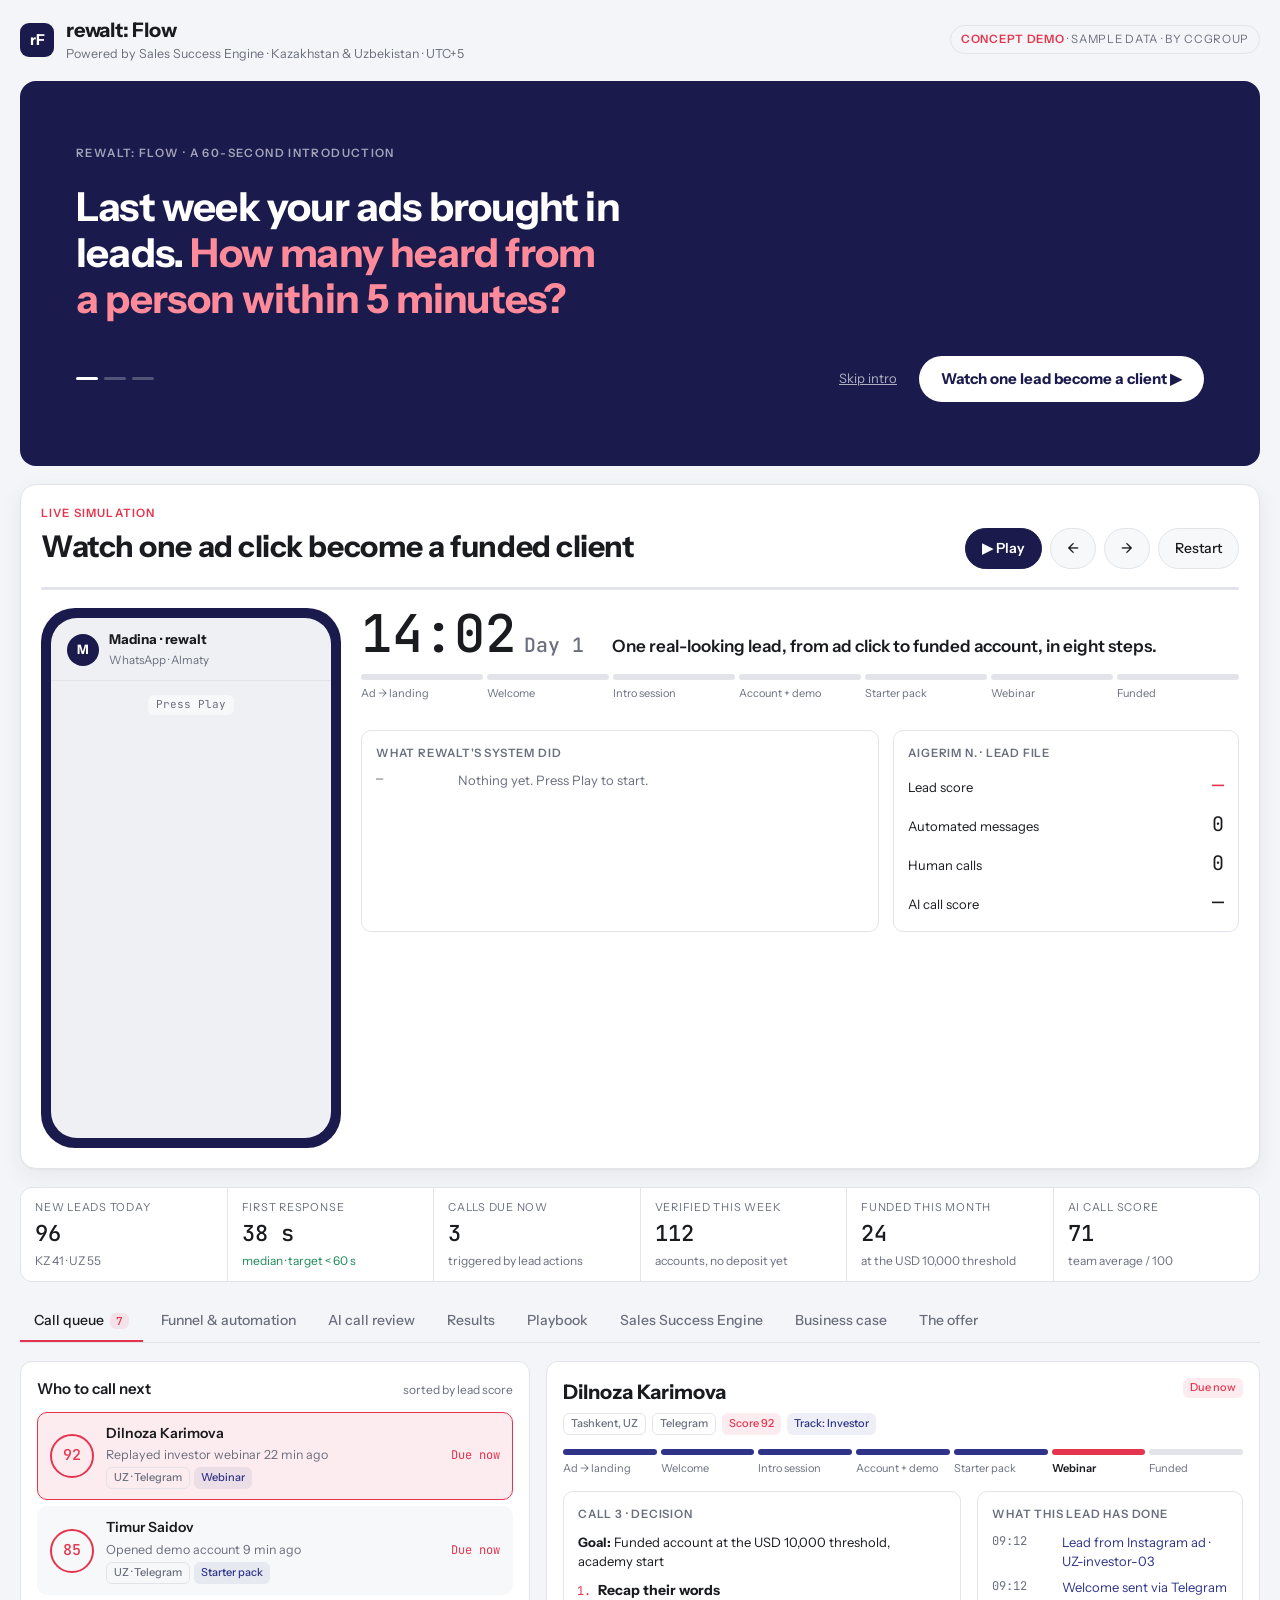
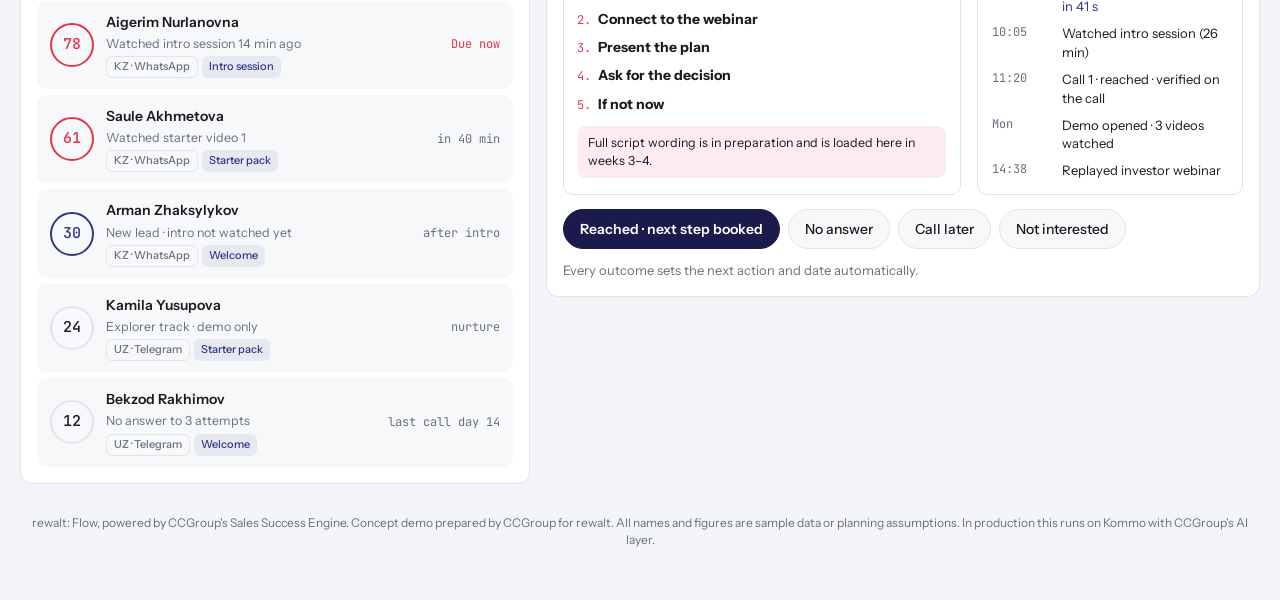
==== commit 28f46342: "Intro opener and client-value question Co-Authored-By: Claude Opus 5.5 <noreply@anthropic.com> Claud" ====
--- a/index.html
+++ b/index.html
@@ -225,6 +225,30 @@
 .bon .num { color: var(--gold); white-space: nowrap }
 .gets { margin: 0; padding-left: 18px; display: grid; gap: 6px; font-size: 13.5px }
 
+/* intro */
+.intro { background: var(--navy); color: #fff; border-radius: 16px; padding: clamp(28px, 6vw, 64px) clamp(20px, 5vw, 56px); display: grid; gap: 22px; min-height: 300px; align-content: center }
+.intro .ix { font-size: 11.5px; letter-spacing: .12em; text-transform: uppercase; color: rgba(255,255,255,.6); font-weight: 600 }
+.frames { position: relative; min-height: 150px }
+.frame { position: absolute; inset: 0; opacity: 0; transform: translateY(8px); transition: opacity .6s ease, transform .6s ease; pointer-events: none }
+.frame.on { opacity: 1; transform: none; pointer-events: auto }
+.frame h2 { font-size: clamp(24px, 3.6vw, 40px); line-height: 1.15; letter-spacing: -.02em; font-weight: 700; max-width: 26ch; margin: 0 }
+.frame h2 em { font-style: normal; color: #FF8A9A }
+.frame p { margin: 12px 0 0; color: rgba(255,255,255,.75); font-size: 15px; max-width: 56ch }
+.intro-foot { display: flex; flex-wrap: wrap; gap: 12px 20px; align-items: center; justify-content: space-between }
+.dots { display: flex; gap: 6px }
+.dots i { width: 22px; height: 3px; border-radius: 2px; background: rgba(255,255,255,.25) }
+.dots i.on { background: #fff }
+.intro .go { background: #fff; color: var(--navy); border: 0; border-radius: 999px; padding: 12px 22px; font-weight: 700; font-size: 15px }
+.intro .skip { background: none; border: 0; color: rgba(255,255,255,.65); text-decoration: underline; font-size: 13px }
+@media (prefers-reduced-motion: reduce) { .frames { min-height: 0; display: grid; gap: 18px } .frame { position: static; opacity: 1; transform: none } }
+/* value question */
+.valueq { background: var(--panel); border: 1px solid var(--line); border-radius: 12px; padding: 22px; display: grid; grid-template-columns: minmax(0, 3fr) minmax(0, 2fr); gap: 22px; align-items: center; margin-bottom: 16px }
+@media (max-width: 860px) { .valueq { grid-template-columns: 1fr } }
+.valueq h2 { font-size: clamp(20px, 2.8vw, 28px); letter-spacing: -.015em; margin: 0 0 6px }
+.valueq .vv { font-family: var(--f-num); font-size: clamp(30px, 4vw, 44px); color: var(--navy); margin: 10px 0 6px }
+.need { border-radius: 12px; background: var(--gold-soft); border: 1px solid var(--gold); padding: 18px; display: grid; gap: 4px }
+.need b { font-family: var(--f-num); font-size: clamp(44px, 6vw, 64px); line-height: 1; color: var(--gold) }
+
 /* results */
 .res { display: grid; grid-template-columns: minmax(0, 1fr) minmax(0, 1fr); gap: 16px }
 @media (max-width: 900px) { .res { grid-template-columns: 1fr } }
@@ -329,6 +353,22 @@
   </header>
 
   <!-- ===== SIMULATION ===== -->
+  <section class="intro" id="intro" aria-label="Introduction">
+    <div class="ix">rewalt: Flow · a 60-second introduction</div>
+    <div class="frames" id="frames">
+      <div class="frame on"><h2>Last week your ads brought in leads. <em>How many heard from a person within 5 minutes?</em></h2></div>
+      <div class="frame"><h2>Every hour a lead waits, the interest fades.</h2><p>A lead who hears nothing is ad budget spent for nothing. A lead asked for money on the first call is a lead lost.</p></div>
+      <div class="frame"><h2>rewalt: Flow. Every lead answered in 60 seconds. <em>Every call triggered by what the lead just did.</em></h2><p>Built on 15 years and 15,000+ sales meetings of experience, delivered through Kommo and an AI layer that keeps the standard high.</p></div>
+    </div>
+    <div class="intro-foot">
+      <div class="dots" id="dots"><i class="on"></i><i></i><i></i></div>
+      <div style="display:flex;gap:16px;align-items:center;flex-wrap:wrap">
+        <button class="skip" id="skipintro">Skip intro</button>
+        <button class="go" id="gointro">Watch one lead become a client ▶</button>
+      </div>
+    </div>
+  </section>
+
   <section class="sim" aria-labelledby="sim-title">
     <div class="sim-head">
       <div>
@@ -582,6 +622,20 @@
   </section>
 
   <section id="v-case" role="tabpanel" aria-labelledby="t-case" hidden>
+    <div class="valueq">
+      <div>
+        <div class="fine" style="text-transform:uppercase;letter-spacing:.08em;font-weight:600;color:var(--gold)">One question first</div>
+        <h2>What is one funded client worth to rewalt?</h2>
+        <p class="muted" style="margin:0">Net revenue from one client in the first year. Not the deposit — what rewalt earns from it.</p>
+        <div class="vv" id="o-rev"></div>
+        <label for="r-rev" class="fine" style="display:block">Move to your number<input type="range" id="r-rev" min="200" max="10000" step="100" value="2000" style="margin-top:6px"></label>
+      </div>
+      <div class="need">
+        <span class="fine">The €8,000 project pays for itself after</span>
+        <b id="c-need"></b>
+        <span class="fine">extra funded clients. Every client after that is profit.</span>
+      </div>
+    </div>
     <div class="bc">
       <div class="panel">
         <h2>Your numbers <small>move the sliders</small></h2>
@@ -589,9 +643,8 @@
           <label for="r-leads"><span class="lr"><span>Leads per month</span><output id="o-leads"></output></span><input type="range" id="r-leads" min="500" max="10000" step="250" value="2000"></label>
           <label for="r-base"><span class="lr"><span>Lead → funded today (no system)</span><output id="o-base"></output></span><input type="range" id="r-base" min="0.1" max="2" step="0.1" value="0.5"></label>
           <label for="r-sys"><span class="lr"><span>Lead → funded with the system</span><output id="o-sys"></output></span><input type="range" id="r-sys" min="0.2" max="3" step="0.1" value="1"></label>
-          <label for="r-rev"><span class="lr"><span>Net revenue per funded client</span><output id="o-rev"></output></span><input type="range" id="r-rev" min="200" max="5000" step="100" value="800"></label>
-        </div>
-        <p class="fine" style="margin:16px 0 0">Defaults are the planning assumptions from the proposal. rewalt's finance team should set the revenue per client.</p>
+        </div>
+        <p class="fine" style="margin:16px 0 0">Defaults are the planning assumptions from the proposal; replace them with rewalt's own numbers.</p>
       </div>
       <div class="panel out">
         <h2>What the system adds <small>per month</small></h2>
@@ -873,6 +926,7 @@
   const leadsN = +$("#r-leads").value, base = +$("#r-base").value, sys = +$("#r-sys").value, rev = +$("#r-rev").value;
   $("#o-leads").textContent = leadsN.toLocaleString("en"); $("#o-base").textContent = base.toFixed(1) + "%";
   $("#o-sys").textContent = sys.toFixed(1) + "%"; $("#o-rev").textContent = eur(rev);
+  const need = Math.ceil(PKG / rev); $("#c-need").textContent = need + (need === 1 ? " client" : " clients");
   const extra = leadsN * (sys - base) / 100, mrev = extra * rev;
   $("#c-extra").textContent = extra > 0 ? "+" + (Math.round(extra * 10) / 10).toLocaleString("en") : "0";
   $("#c-rev").textContent = eur(Math.max(mrev, 0)); $("#c-year").textContent = eur(Math.max(mrev * 12, 0));
@@ -937,6 +991,18 @@
 
 document.querySelector("#v-eng").addEventListener("click", e => { const b = e.target.closest("[data-go]"); if (b) show(b.dataset.go); });
 
+/* ================= INTRO ================= */
+(function () {
+  const fr = [...document.querySelectorAll(".frame")], dots = [...document.querySelectorAll("#dots i")];
+  let k = 0, t = null;
+  const set = i => { fr.forEach((f, j) => f.classList.toggle("on", j === i)); dots.forEach((d, j) => d.classList.toggle("on", j <= i)); };
+  const reduce = window.matchMedia("(prefers-reduced-motion: reduce)").matches;
+  if (!reduce) t = setInterval(() => { if (k < fr.length - 1) { k++; set(k); } else clearInterval(t); }, 4200);
+  const start = () => { clearInterval(t); set(fr.length - 1); document.querySelector(".sim").scrollIntoView({ behavior: reduce ? "auto" : "smooth", block: "start" }); if (!timer) setTimeout(() => $("#play").click(), reduce ? 0 : 600); };
+  $("#gointro").addEventListener("click", start);
+  $("#skipintro").addEventListener("click", () => { clearInterval(t); set(fr.length - 1); document.querySelector(".sim").scrollIntoView({ behavior: "auto", block: "start" }); });
+})();
+
 /* ================= TABS ================= */
 const tabs = [...document.querySelectorAll(".tab")];
 function show(id) { tabs.forEach(t => { const on = t.id === "t-" + id; t.setAttribute("aria-selected", on); document.getElementById(t.getAttribute("aria-controls")).hidden = !on; }); }
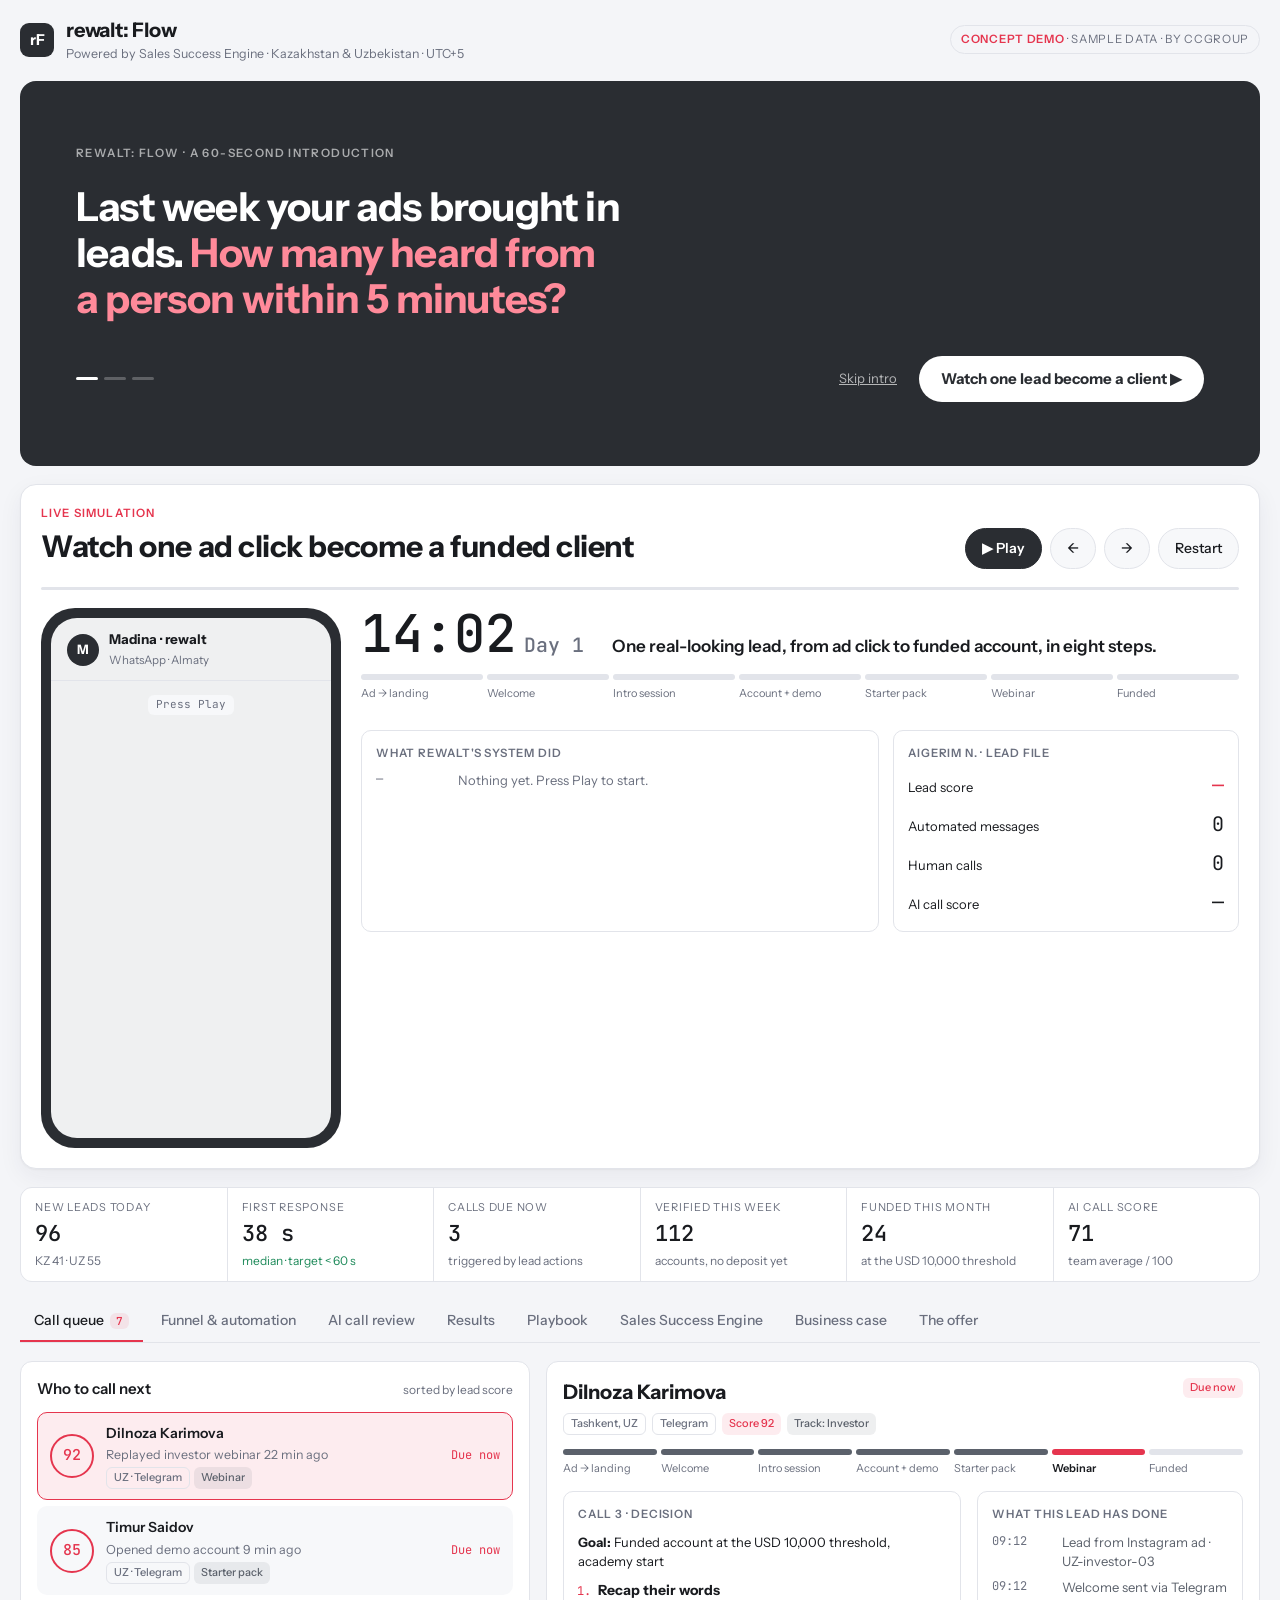
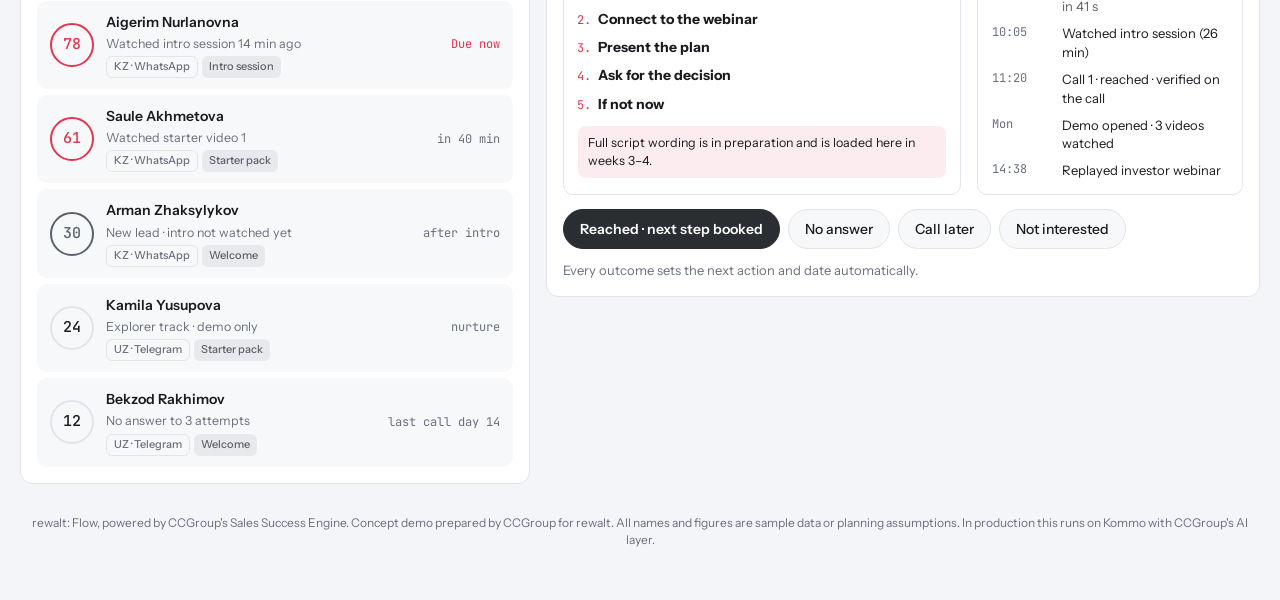
==== commit e7b93bc1: "Grey palette instead of blue Co-Authored-By: Claude Opus 5.5 <noreply@anthropic.com> Claude-Session:" ====
--- a/index.html
+++ b/index.html
@@ -10,14 +10,14 @@
 <link rel="preconnect" href="https://fonts.googleapis.com">
 <link rel="stylesheet" href="https://fonts.googleapis.com/css2?family=Instrument+Sans:wght@400;500;600;700&family=JetBrains+Mono:wght@400;500&display=swap">
 <style>
-/* Layout: operator console in a light version of rewalt's palette (navy, coral, graphite on off-white). Hero = live simulation; tabs below. Single light theme so it looks the same on every presenting screen. */
+/* Layout: operator console in a light version of rewalt's palette (graphite, grey and coral on off-white). Hero = live simulation; tabs below. Single light theme so it looks the same on every presenting screen. */
 :root {
   --bg: #F4F5F8; --panel: #FFFFFF; --panel-2: #F7F8FA; --line: #E2E4EA;
   --fg: #191B1F; --muted: #6A6F7E; --gold: #E5354E; --gold-ink: #FFFFFF;
-  --blue: #2F3488; --good: #1E8A5A; --warn: #B7770B; --bad: #D23A4F;
-  --gold-soft: rgba(229,53,78,.09); --blue-soft: rgba(47,52,136,.08);
-  --navy: #1A1B4C;
-  --phone: #EEF0F4; --bubble: #FFFFFF; --bubble-me: #E8E9F6;
+  --blue: #5B616B; --good: #1E8A5A; --warn: #B7770B; --bad: #D23A4F;
+  --gold-soft: rgba(229,53,78,.09); --blue-soft: rgba(91,97,107,.10);
+  --navy: #2A2D32;
+  --phone: #EFF0F1; --bubble: #FFFFFF; --bubble-me: #E6E7E9;
   --f-ui: "Instrument Sans", "Inter", Arial, Helvetica, sans-serif;
   --f-num: "JetBrains Mono", ui-monospace, Menlo, monospace;
   color-scheme: light;
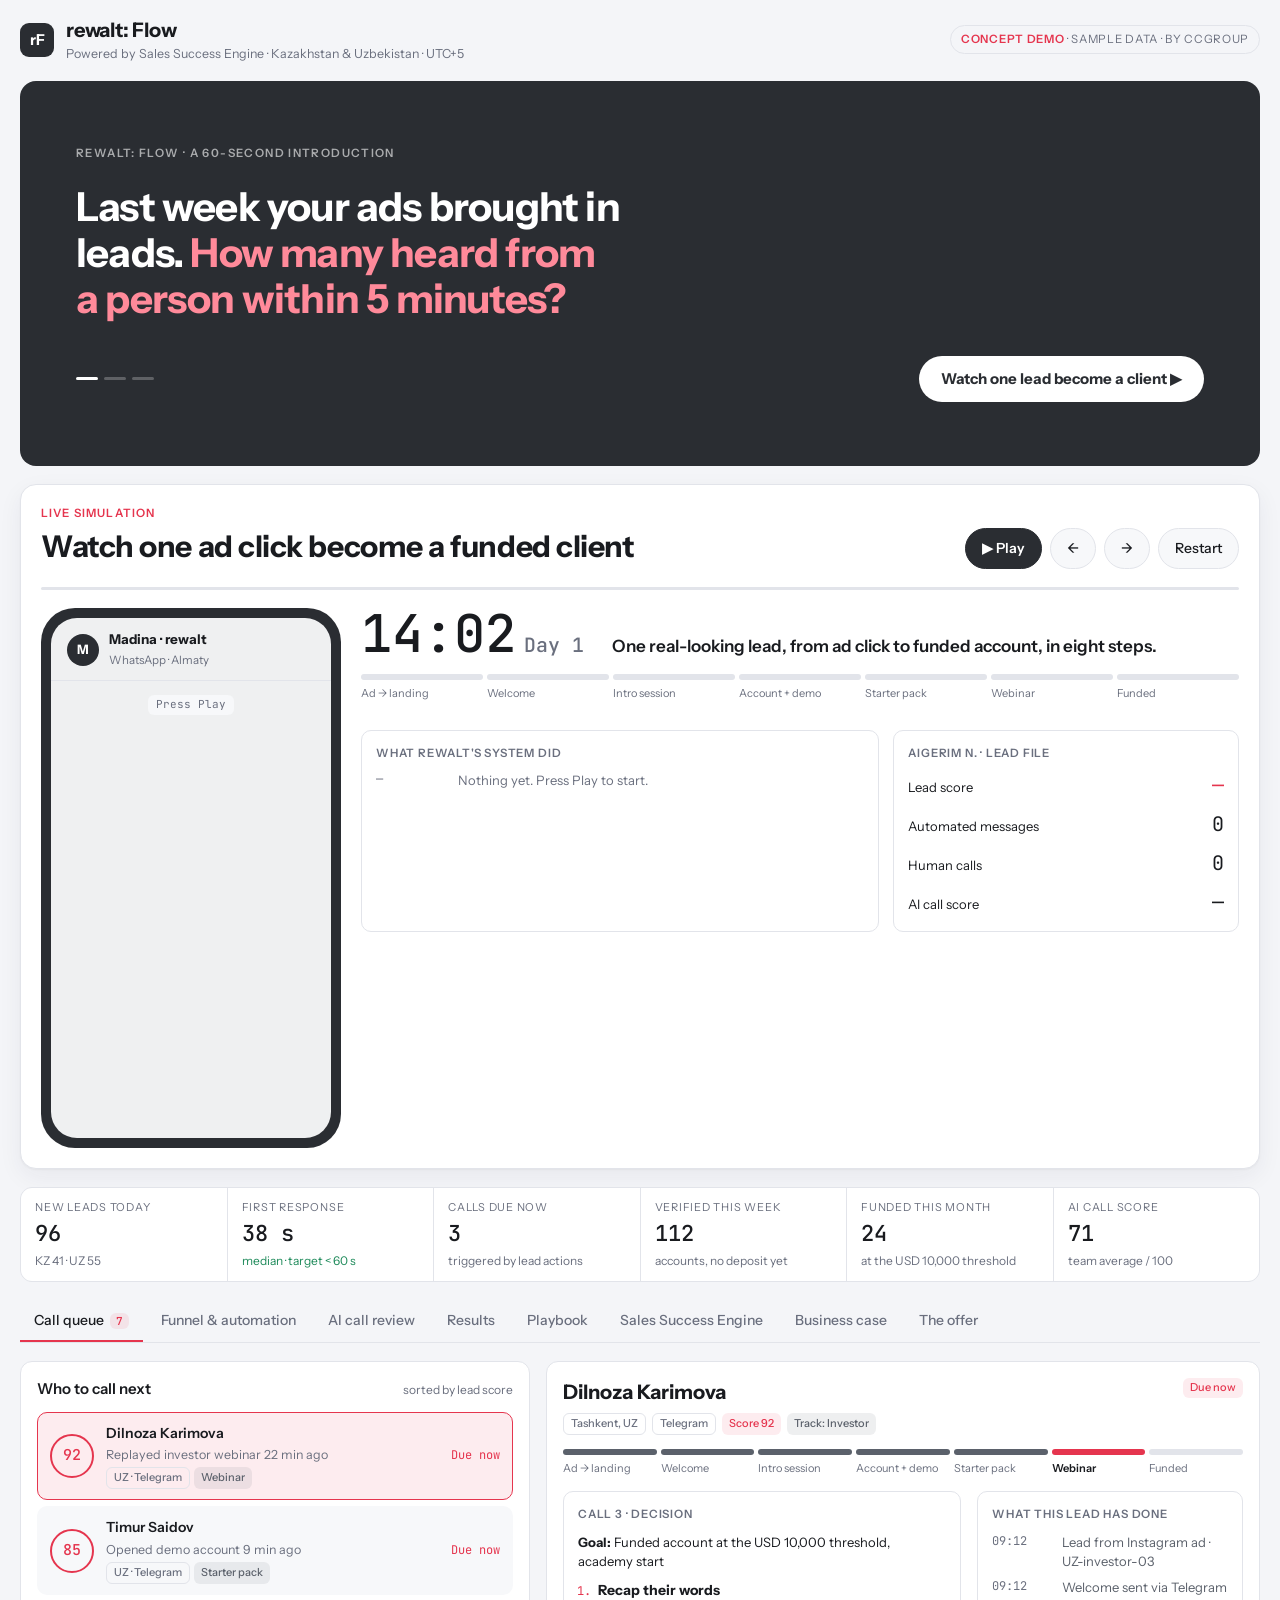
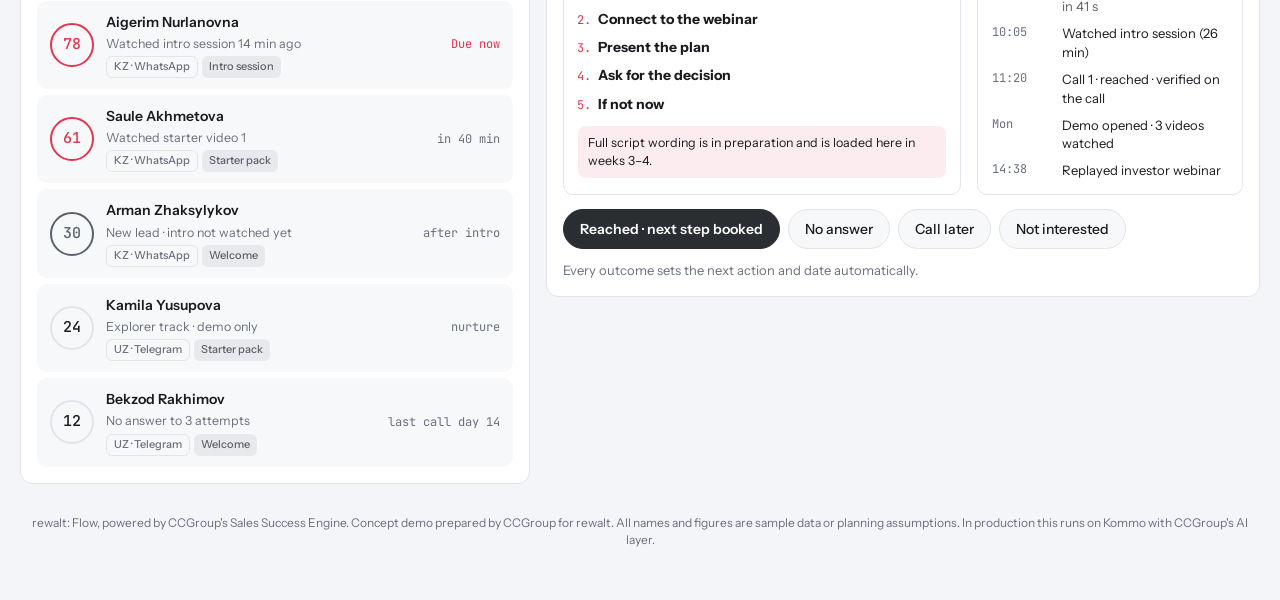
==== commit 31cfb02e: "Remove skip-intro link Co-Authored-By: Claude Opus 5.5 <noreply@anthropic.com> Claude-Session: https" ====
--- a/index.html
+++ b/index.html
@@ -363,7 +363,6 @@
     <div class="intro-foot">
       <div class="dots" id="dots"><i class="on"></i><i></i><i></i></div>
       <div style="display:flex;gap:16px;align-items:center;flex-wrap:wrap">
-        <button class="skip" id="skipintro">Skip intro</button>
         <button class="go" id="gointro">Watch one lead become a client ▶</button>
       </div>
     </div>
@@ -1000,7 +999,6 @@
   if (!reduce) t = setInterval(() => { if (k < fr.length - 1) { k++; set(k); } else clearInterval(t); }, 4200);
   const start = () => { clearInterval(t); set(fr.length - 1); document.querySelector(".sim").scrollIntoView({ behavior: reduce ? "auto" : "smooth", block: "start" }); if (!timer) setTimeout(() => $("#play").click(), reduce ? 0 : 600); };
   $("#gointro").addEventListener("click", start);
-  $("#skipintro").addEventListener("click", () => { clearInterval(t); set(fr.length - 1); document.querySelector(".sim").scrollIntoView({ behavior: "auto", block: "start" }); });
 })();
 
 /* ================= TABS ================= */
